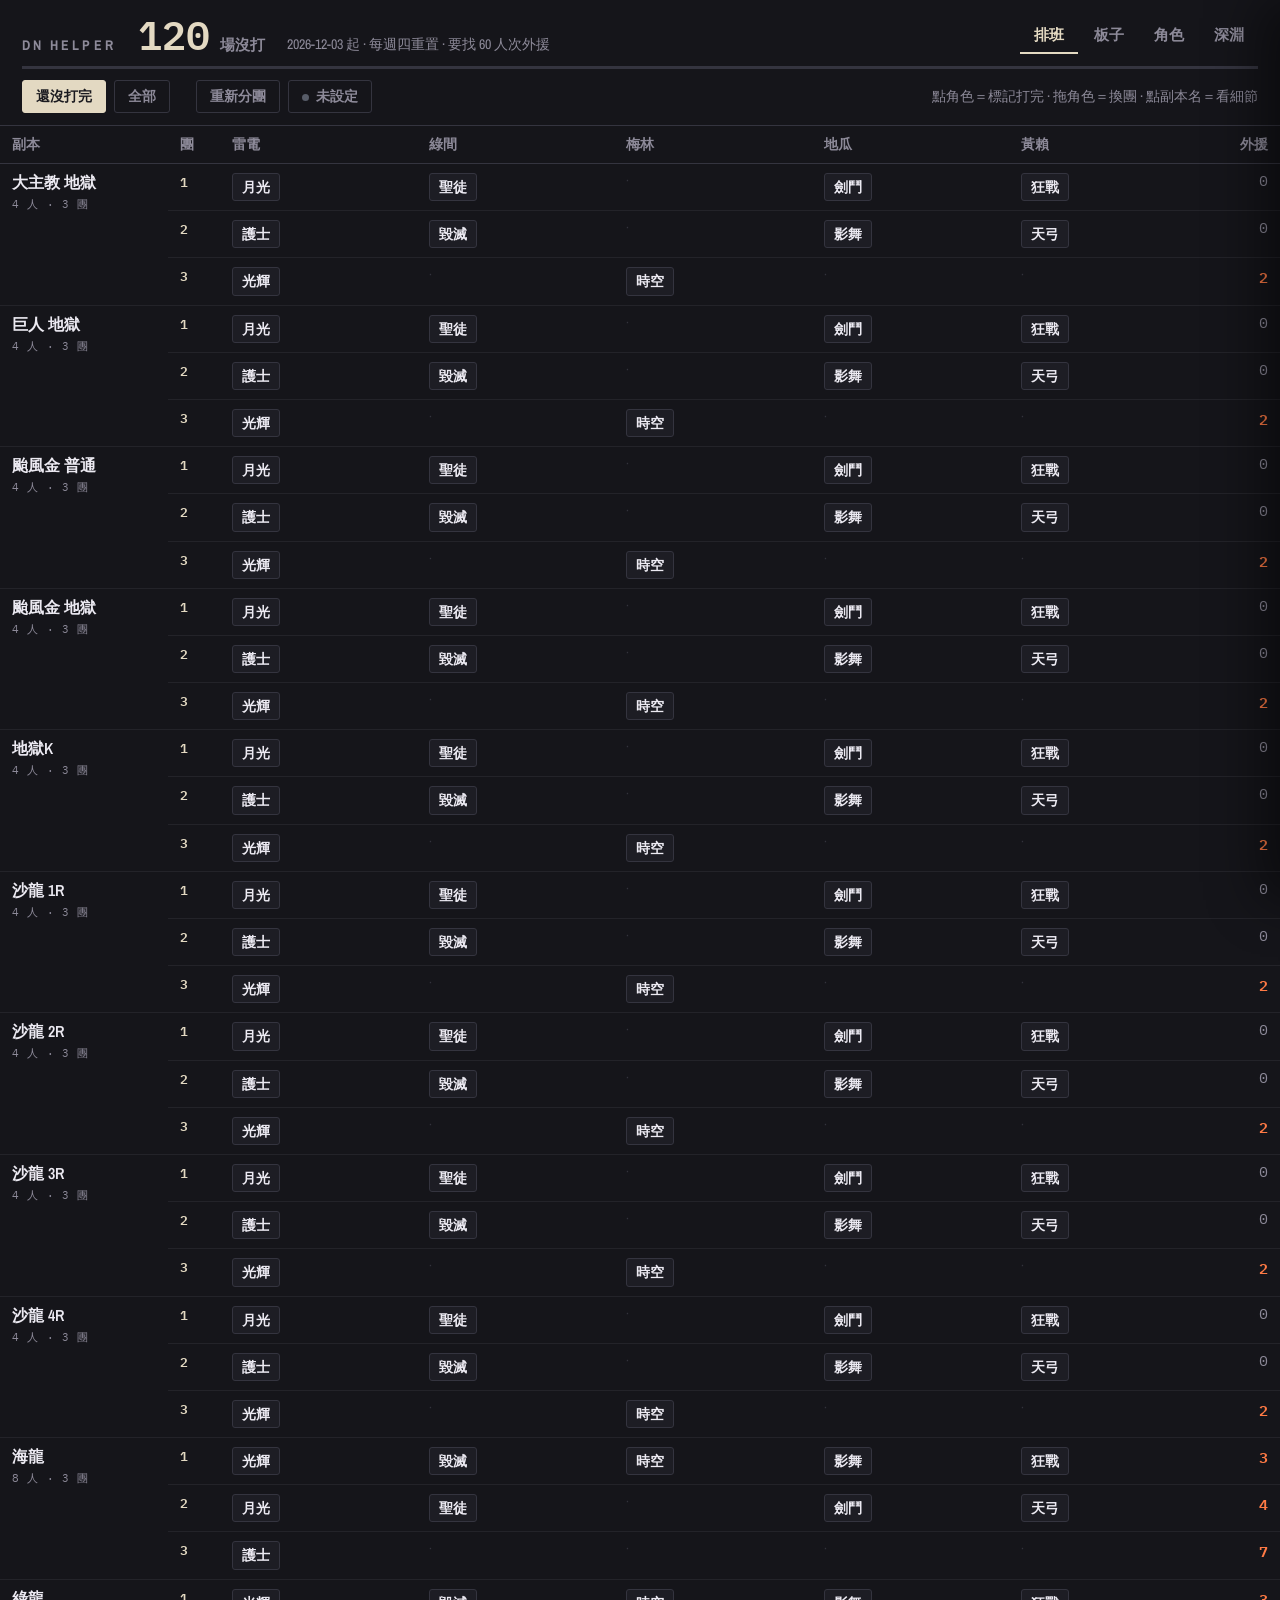
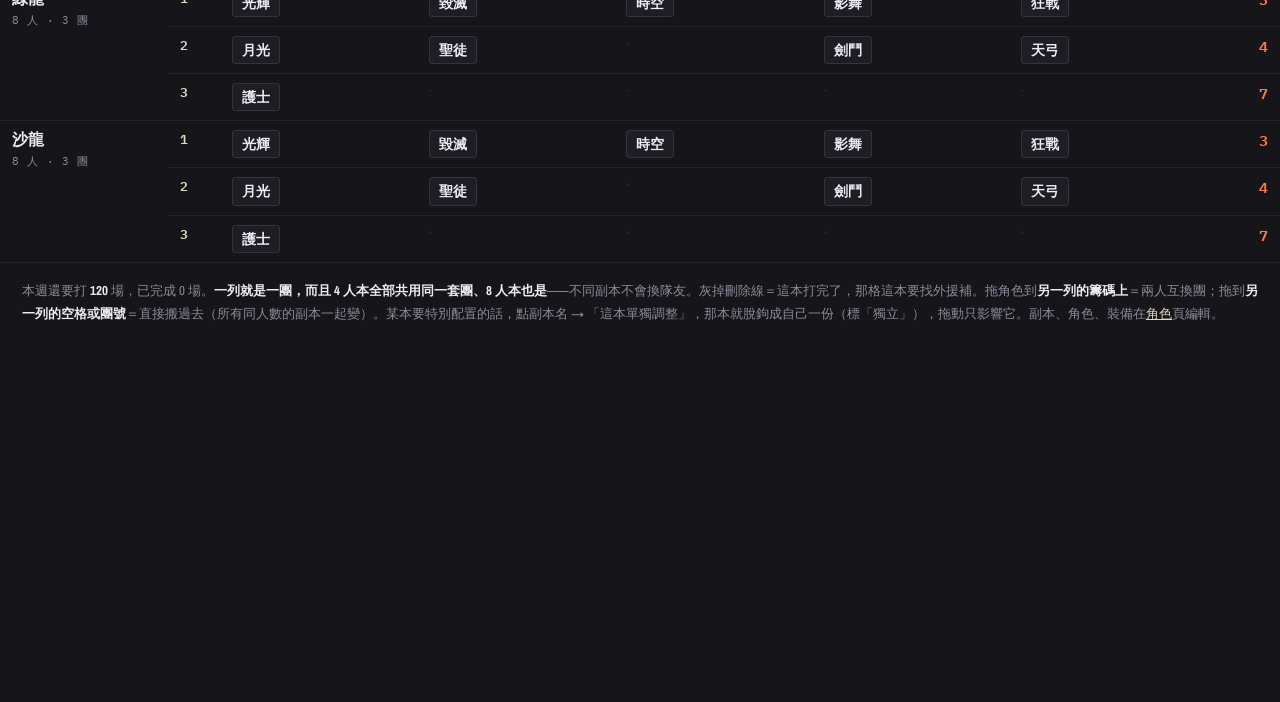
==== board.html @ 228dfd37 "板子任務分配頁 + 修「刪不掉團員」 板子任務（tasks.html）：每隻角色每週 5 場，逐場指定要換的道具 （懸賞／花冠／刻印飾品／刻印防具／刻印三套件／刻印武器／刻印藥水）， 打完勾掉。頂部有" ====
<!DOCTYPE html>
<html lang="zh-Hant">
<head>
<meta charset="utf-8">
<meta name="viewport" content="width=device-width, initial-scale=1">
<title>本週排班 — DN Helper</title>
<link rel="preconnect" href="https://fonts.googleapis.com">
<link rel="preconnect" href="https://fonts.gstatic.com" crossorigin>
<link href="https://fonts.googleapis.com/css2?family=Archivo+Narrow:wght@500;600;700&family=IBM+Plex+Mono:wght@400;600&display=swap" rel="stylesheet">
<style>
/* ===================================================================
   本週排班板
   規劃用的桌機介面。原本 12 張副本卡疊成 10 個螢幕高，改成一塊板：
   橫列＝副本、直行＝成員，一個螢幕看完整週。

   配色：中性炭灰＋骨白做結構，火水光暗四個屬性色是整頁唯一的飽和色，
   顏色只用來承載資料。已完成的往後退成灰，讓「還沒打的」自己跳出來。
   =================================================================== */
:root{
  --ground:#15151a; --surface:#1d1d24; --raised:#26262f; --rule:#34343f;
  --ink:#eceaf2; --muted:#8d8a99; --bone:#e3d9c2; --done:#575c68;
  --fire:#ff7a45; --water:#45b8ff; --light:#ffc94d; --dark:#a86bff;
  --alert:#ff4d4d;
  --ui:"Archivo Narrow","Noto Sans TC","Microsoft JhengHei",system-ui,sans-serif;
  --num:"IBM Plex Mono",ui-monospace,monospace;
}
*{box-sizing:border-box}
html,body{margin:0;background:var(--ground);color:var(--ink);font-family:var(--ui);font-size:15px}
body{padding-bottom:40vh}
a{color:var(--bone)}
:focus-visible{outline:2px solid var(--bone);outline-offset:2px}

/* ---- 頂 ---- */
.top{position:sticky;top:0;z-index:30;background:var(--ground);
     border-bottom:1px solid var(--rule);padding:14px 22px 0}
.top-row{display:flex;align-items:flex-end;gap:22px;flex-wrap:wrap}
.brand{font-weight:700;font-size:14px;letter-spacing:.22em;text-transform:uppercase;color:var(--muted)}
.left{font-family:var(--num);font-size:40px;font-weight:600;line-height:1;color:var(--bone)}
.left small{font-family:var(--ui);font-size:15px;font-weight:600;
            color:var(--muted);margin-left:10px}
.week{font-size:14px;color:var(--muted)}
.grow{flex:1}
nav{display:flex;gap:2px}
nav a{padding:7px 14px;text-decoration:none;color:var(--muted);font-size:15px;
      font-weight:600;border-bottom:2px solid transparent}
nav a:hover{color:var(--ink)}
nav a.on{color:var(--bone);border-bottom-color:var(--bone)}
.bar{height:3px;background:var(--rule);margin-top:12px}
.bar i{display:block;height:100%;background:var(--bone);transition:width .4s ease}
.tools{display:flex;align-items:center;gap:8px;flex-wrap:wrap;padding:11px 0 12px}
button{font-family:var(--ui);font-size:14px;font-weight:600;
       background:transparent;color:var(--muted);border:1px solid var(--rule);
       padding:6px 13px;cursor:pointer;border-radius:3px}
button:hover{color:var(--ink);border-color:var(--muted)}
button.on{background:var(--bone);border-color:var(--bone);color:#1a1a1f}
.dot{width:7px;height:7px;border-radius:50%;background:var(--done);display:inline-block;margin-right:7px}
.dot.live{background:var(--bone)}
.dot.busy{background:var(--water)}
.dot.dirty{background:var(--fire)}

/* ---- 板 ---- */
.board{width:100%;border-collapse:collapse;font-size:14px}
.board th{font-weight:600;font-size:14px;color:var(--muted);text-align:left;
          padding:9px 12px;border-bottom:1px solid var(--rule);
          position:sticky;top:var(--topH,126px);background:var(--ground);z-index:10}
.board td{border-bottom:1px solid var(--rule);padding:7px 12px;vertical-align:top}
.board tr:hover td{background:#1a1a20}
.board tr.sel td{background:var(--surface)}
.board tr.clear td{opacity:.45}
.board tr.first td{border-top:1px solid var(--rule)}   /* 副本之間的分界 */
.board td{border-bottom:1px solid #232329}
.tno{width:52px;font-family:var(--num);font-size:13px;color:var(--muted);white-space:nowrap}
.tno b{color:var(--bone);font-weight:600}
.tno.rest{color:#4a4a55}
.dun{width:168px;cursor:pointer;white-space:nowrap;vertical-align:top;padding-top:10px}
.dun b{font-size:16px;font-weight:600;color:var(--ink)}
.dun em{font-style:normal;font-family:var(--num);font-size:11px;color:var(--muted);
        display:block;margin-top:3px;letter-spacing:.06em}
.board tr.sel .dun b{color:var(--bone)}
.cell{min-width:132px}
.need{width:74px;text-align:right;font-family:var(--num);font-size:15px;color:var(--muted)}
.need b{color:var(--fire);font-weight:600}

/* 角色籌碼：屬性色只出現在這裡 */
.chip{display:inline-flex;align-items:center;gap:6px;margin:2px 4px 2px 0;padding:4px 9px;
      border:1px solid var(--rule);border-radius:3px;cursor:grab;user-select:none;line-height:1.3;
      background:var(--surface);white-space:nowrap}
.chip:hover{border-color:var(--muted)}
.chip.drag{opacity:.4}
.chip.hit{border-color:var(--bone);background:var(--raised)}
.chip.no{opacity:.25}
td.drop.hit{background:var(--raised);box-shadow:inset 0 0 0 1px var(--bone)}
td.drop.no{opacity:.35}
.chip .t{font-family:var(--num);font-size:10px;color:var(--muted)}
.chip .n{font-size:14px;font-weight:600}
.chip.e-火 .n{color:var(--fire)} .chip.e-水 .n{color:var(--water)}
.chip.e-光 .n{color:var(--light)} .chip.e-暗 .n{color:var(--dark)}
.chip.done{background:transparent;border-color:#2a2a33;color:var(--done)}
.chip.done .n{color:var(--done);text-decoration:line-through}
.chip.done .t{color:#3d414b}
.chip.bench{border-style:dashed;opacity:.75}
.chip .r{font-size:10px;color:var(--muted);letter-spacing:.05em}
.empty{color:#33333c;font-size:13px}

/* ---- 抽屜 ---- */
.drawer{position:fixed;right:0;top:0;bottom:0;width:min(460px,92vw);background:var(--surface);
        border-left:1px solid var(--rule);z-index:40;overflow-y:auto;padding:20px 22px 60px;
        transform:translateX(100%);transition:transform .22s ease;box-shadow:-20px 0 50px #0007}
.drawer.open{transform:none}
.drawer h2{font-size:22px;margin:0 0 3px;font-weight:600}
.drawer .sub{font-family:var(--num);font-size:12px;color:var(--muted);letter-spacing:.06em}
.x{position:absolute;top:16px;right:18px}
.team{border:1px solid var(--rule);margin-top:14px}
.team h3{margin:0;padding:9px 12px;font-size:14px;font-weight:600;
         color:var(--ink);background:var(--raised);
         display:flex;justify-content:space-between;gap:10px}
.team h3 span{font-family:var(--num);color:var(--bone);letter-spacing:0}
.slot{display:flex;align-items:center;gap:9px;padding:7px 12px;border-top:1px solid #2a2a33;
      cursor:grab;user-select:none}
.slot:hover{background:var(--raised)}
.slot.drag{opacity:.4}
.slot.hit{background:var(--raised);box-shadow:inset 2px 0 0 var(--bone)}
.slot.no{opacity:.25;cursor:default}
.slot .who{width:48px;color:var(--muted);font-size:12px;flex:none}
.slot .nm{flex:1;font-weight:600}
.slot .pw{font-family:var(--num);font-size:12px;color:var(--muted)}
.slot.open{color:#4a4a55;font-style:italic;font-size:13px;border-top:1px dashed #2a2a33}
.note{margin-top:12px;padding:10px 12px;border-left:2px solid var(--rule);
      font-size:13.5px;color:var(--muted);line-height:1.7}
.note b{color:var(--ink);font-weight:600}
.note.alert{border-left-color:var(--alert)}
.tag{font-family:var(--num);font-size:10px;letter-spacing:.06em;padding:1px 5px;
     border:1px solid var(--rule);color:var(--muted)}
.tag.own{color:var(--bone);border-color:var(--bone);letter-spacing:0;font-family:var(--ui);vertical-align:2px}
.ownbar{margin:10px 0 0;display:flex;gap:8px;align-items:center;flex-wrap:wrap}
.ownbar .hint{font-size:12.5px;color:var(--muted)}
.scrim{position:fixed;inset:0;background:#0009;z-index:35;opacity:0;pointer-events:none;transition:opacity .2s}
.scrim.on{opacity:1;pointer-events:auto}
.foot{padding:16px 22px;color:var(--muted);font-size:13px;line-height:1.8}
@media(max-width:900px){
  .board th{position:static}
  .dun{width:auto}
  .chip{padding:7px 10px}          /* 手機上放大到好點 */
}
#toast{position:fixed;left:50%;bottom:26px;transform:translateX(-50%) translateY(12px);
       background:var(--raised);border:1px solid var(--alert);color:var(--ink);
       padding:11px 18px;border-radius:4px;font-size:14.5px;max-width:92vw;z-index:60;
       box-shadow:0 10px 34px #000a;opacity:0;pointer-events:none;transition:opacity .18s,transform .18s}
#toast.show{opacity:1;transform:translateX(-50%)}
@media(prefers-reduced-motion:reduce){*{transition:none!important}}
</style>
</head>
<body>

<div class="top">
  <div class="top-row">
    <span class="brand">DN Helper</span>
    <div><div class="left" id="left">—</div></div>
    <div class="week" id="week"></div>
    <span class="grow"></span>
    <nav id="nav"></nav>
  </div>
  <div class="bar"><i id="barfill" style="width:0"></i></div>
  <div class="tools">
    <button id="fOpen" onclick="setFilter('open')">還沒打完</button>
    <button id="fAll" onclick="setFilter('all')">全部</button>
    <span style="width:10px"></span>
    <button onclick="regen()">重新分團</button>
    <button onclick="Sync.pull().then(draw)"><span class="dot" id="sdot"></span><span id="stxt">同步</span></button>
    <span class="grow"></span>
    <span class="week" id="hint">點角色＝標記打完 · 拖角色＝換團 · 點副本名＝看細節</span>
  </div>
</div>

<table class="board"><thead id="bhead"></thead><tbody id="bbody"></tbody></table>

<div class="foot" id="foot"></div>

<div class="scrim" id="scrim" onclick="closeDrawer()"></div>
<aside class="drawer" id="drawer"><button class="x" onclick="closeDrawer()">關閉</button><div id="dbody"></div></aside>

<script src="shared.js?v=202608292217"></script>
<script src="lineup.js?v=202608292217"></script>
<script>
/* ---------------- 狀態 ---------------- */
let filter = 'open';        // open = 只看這週還沒打完的副本
let openDun = null;

const WD=['週日','週一','週二','週三','週四','週五','週六'];
document.getElementById('nav').innerHTML =
  [['board.html','排班'],['tasks.html','板子'],['roster.html','角色'],['index.html','深淵']]
  .map(x=>'<a href="'+x[0]+'"'+(x[0]==='board.html'?' class="on"':'')+'>'+x[1]+'</a>').join('');

function setFilter(f){ filter=f; draw(); }

/* ---------------- 一格：某人在某本的所有角色 ---------------- */
// 打完的人已經被 pruneCleared 從編組移除，所以要自己把三種狀態併起來：
// 已打完的、排在第幾團的、還沒排進團的
function statesOf(p, d){
  const L = lineupFor(d.key, d.size);
  return p.chars.filter(c=>c.active).map(function(c){
    let team = -1;
    L.forEach(function(t,i){ if(t.some(s=>s.c.id===c.id)) team=i; });
    return { c:c, done:isCleared(c.id,d.key), team:team };
  });
}

function chip(p, c, d, st){
  const e = elemOf(c);
  const drag = (!st.done && st.team>=0);      // 已打完或沒排進團的不能拖
  return '<span class="chip '+(st.done?'done':(st.team<0?'bench':''))+(e?' e-'+e:'')+'"'
    + (drag?' draggable="true"':'')
    + ' data-c="'+c.id+'" data-d="'+d.key+'" data-team="'+st.team+'"'
    + ' title="'+esc(p.name+' · '+charLabel(p,c))
    + (st.done?'（本週已打，點一下取消）':(st.team>=0?'（第 '+(st.team+1)+' 團，可拖到同列其他人身上換團）':'（沒排進團）'))+'">'
    // 團號不用印在籌碼上，列本身就是團；只有「已打／未排」那列需要標記
    + (st.done ? '<span class="t">✓</span>' : (st.team<0 ? '<span class="t">未排</span>' : ''))
    + '<span class="n">'+esc(charLabel(p,c))+'</span>'
    + '</span>';
}

/* ---------------- 換團的規則 ----------------
   唯一的硬規則：同一個人不能在同一團出現兩次。                        */
function swapTeams(dk, cidA, cidB){
  const L=lineupOf(dk); if(!L.length) return '編組還沒建立。';
  let a=null,b=null;
  L.forEach(function(t,ti){ t.forEach(function(s,si){
    if(s.c.id===cidA) a={t:ti,i:si,s:s};
    if(s.c.id===cidB) b={t:ti,i:si,s:s};
  });});
  if(!a||!b) return '這兩隻不在同一個副本的編組裡。';
  if(a.t===b.t) return '他們本來就同一團。';
  const hitB=L[b.t].some((x,k)=>k!==b.i && x.p.id===a.s.p.id);
  if(hitB) return esc(a.s.p.name)+' 已經在第 '+(b.t+1)+' 團了，換過去會有兩隻。';
  const hitA=L[a.t].some((x,k)=>k!==a.i && x.p.id===b.s.p.id);
  if(hitA) return esc(b.s.p.name)+' 已經在第 '+(a.t+1)+' 團了，換過來會有兩隻。';
  L[a.t][a.i]=b.s; L[b.t][b.i]=a.s;
  persistLineup(dk); return '';
}
// 板上用：把某隻角色整個搬到另一團（那個人在那團沒角色的格子）
function moveChipToTeam(dk, size, cid, t2){
  const L=lineupOf(dk); let t1=-1,i1=-1;
  L.forEach(function(t,ti){ t.forEach(function(s,si){ if(s.c.id===cid){t1=ti;i1=si;} }); });
  if(t1<0) return '這隻不在編組裡。';
  return moveToTeam(dk, size, t1, i1, t2);
}
// 抽屜用：把某個位子移到另一團的空位
function moveToTeam(dk, size, t1, i1, t2){
  const L=lineupOf(dk);
  if(t1===t2) return '';
  if(L[t2].length>=capOf(size)) return '第 '+(t2+1)+' 團已經滿 '+capOf(size)+' 人了。';
  const a=L[t1][i1];
  if(L[t2].some(x=>x.p.id===a.p.id)) return esc(a.p.name)+' 已經在第 '+(t2+1)+' 團了。';
  L[t1].splice(i1,1); L[t2].push(a);
  if(!L[t1].length) L.splice(t1,1);
  persistLineup(dk); return '';
}
let toastTimer=null;
function toast(msg){
  if(!msg) return;
  let el=document.getElementById('toast');
  if(!el){ el=document.createElement('div'); el.id='toast'; document.body.appendChild(el); }
  el.innerHTML=msg; el.className='show';
  clearTimeout(toastTimer); toastTimer=setTimeout(()=>{ el.className=''; },3600);
}

/* ---------------- 板 ---------------- */
function draw(){
  POWCACHE=null;
  const people = DB.people.filter(p=>p.active && p.chars.some(c=>c.active));
  const duns = DB.dungeons.filter(function(d){
    if(filter==='all') return true;
    return allChars(true).some(r=>!isCleared(r.c.id,d.key));
  });

  document.getElementById('bhead').innerHTML =
    '<tr><th>副本</th><th>團</th>' + people.map(p=>'<th>'+esc(p.name)+'</th>').join('')
    + '<th style="text-align:right">外援</th></tr>';

  let todo=0, done=0, recruits=0;
  const rows = duns.map(function(d){
    const L = lineupFor(d.key, d.size);
    const need = L.reduce((n,t)=>n+Math.max(0,d.size-t.length),0);
    recruits += need;
    const allDone = allChars(true).every(r=>isCleared(r.c.id,d.key));
    const sel = openDun===d.key ? ' sel' : '';

    // 團的組合跨副本一致；這本打完的人留在原位灰掉。
    // 「未排」列只收沒被排進任何團的
    const rest = {};
    people.forEach(function(p){
      rest[p.id] = statesOf(p,d).filter(x=>x.team<0);
      statesOf(p,d).forEach(x=>{ x.done ? done++ : todo++; });
    });
    const hasRest = people.some(p=>rest[p.id].length);
    const lines = L.length + (hasRest?1:0) || 1;

    let out='';
    L.forEach(function(team, ti){
      // 這本的外援 = 空位 + 已打不來的人
      const absent = team.filter(s=>isCleared(s.c.id,d.key)).length;
      const open = Math.max(0, d.size - team.length + absent);
      let tds='';
      people.forEach(function(p){
        const mine = team.filter(s=>s.p.id===p.id);   // 同一團一個人最多一隻
        tds += '<td class="cell drop" data-d="'+d.key+'" data-team="'+ti+'">' + (mine.length
          ? chip(p, mine[0].c, d, {done:isCleared(mine[0].c.id,d.key), team:ti})
          : '<span class="empty">·</span>') + '</td>';
      });
      out += '<tr class="'+(ti===0?'first ':'')+(allDone?'clear ':'')+sel+'" data-row="'+d.key+'">'
        + (ti===0 ? '<td class="dun" rowspan="'+lines+'" data-open="'+d.key+'"><b>'+esc(d.name)+'</b>'
                    + (isOwnLineup(d.key)?' <span class="tag own">獨立</span>':'')
                    + '<em>'+d.size+' 人 · '+L.length+' 團</em></td>' : '')
        + '<td class="tno drop" data-d="'+d.key+'" data-team="'+ti+'"><b>'+(ti+1)+'</b></td>'
        + tds
        + '<td class="need">'+(open?'<b>'+open+'</b>':'0')+'</td></tr>';
    });

    if(hasRest){
      let tds='';
      people.forEach(function(p){
        tds += '<td class="cell">' + (rest[p.id].length
          ? rest[p.id].map(x=>chip(p,x.c,d,x)).join('')
          : '<span class="empty">·</span>') + '</td>';
      });
      out += '<tr class="'+(allDone?'clear ':'')+sel+'" data-row="'+d.key+'">'
        + (L.length===0 ? '<td class="dun" rowspan="1" data-open="'+d.key+'"><b>'+esc(d.name)+'</b>'
                          + (isOwnLineup(d.key)?' <span class="tag own">獨立</span>':'')
                          + '<em>'+d.size+' 人</em></td>' : '')
        + '<td class="tno rest">未排</td>' + tds + '<td class="need">—</td></tr>';
    }
    return out;
  }).join('');

  document.getElementById('bbody').innerHTML = rows ||
    '<tr><td colspan="10" style="padding:40px 12px;color:var(--muted)">本週全部打完了。</td></tr>';

  document.getElementById('left').innerHTML = todo + '<small>場沒打</small>';
  document.getElementById('week').textContent =
    curWeek() + ' 起 · 每' + WD[DB.cfg.resetDay] + '重置 · 要找 ' + recruits + ' 人次外援';
  const total = todo+done;
  document.getElementById('barfill').style.width = total ? (done/total*100)+'%' : '0';
  document.getElementById('fOpen').className = filter==='open' ? 'on' : '';
  document.getElementById('fAll').className  = filter==='all'  ? 'on' : '';
  document.getElementById('foot').innerHTML =
    '本週還要打 <b style="color:var(--ink)">'+todo+'</b> 場，已完成 '+done+' 場。'
    + '<b style="color:var(--ink)">一列就是一團，而且 4 人本全部共用同一套團、8 人本也是</b>——'
    + '不同副本不會換隊友。灰掉刪除線＝這本打完了，那格這本要找外援補。'
    + '拖角色到<b style="color:var(--ink)">另一列的籌碼上</b>＝兩人互換團；拖到<b style="color:var(--ink)">另一列的空格或團號</b>＝直接搬過去'
    + '（所有同人數的副本一起變）。'
    + '某本要特別配置的話，點副本名 → 「這本單獨調整」，那本就脫鉤成自己一份（標「獨立」），拖動只影響它。'
    + '副本、角色、裝備在<a href="roster.html">角色</a>頁編輯。';
  if(openDun) drawDrawer(openDun);
  if(typeof fixTop==='function') fixTop();
}

const board=document.querySelector('.board');
board.addEventListener('click', function(e){
  const open = e.target.closest('[data-open]');
  if(open){ openDrawer(open.dataset.open); return; }
  const ch = e.target.closest('.chip');
  if(ch){ setCleared(ch.dataset.c, ch.dataset.d, !isCleared(ch.dataset.c, ch.dataset.d)); draw(); }
});

// 板上拖曳：只在同一列（同一本）之間有意義，拖到誰身上就跟誰換團
let dragChip=null;
board.addEventListener('dragstart', function(e){
  const ch=e.target.closest('.chip[draggable]'); if(!ch) return;
  dragChip=ch; ch.classList.add('drag');
  try{ e.dataTransfer.setData('text/plain','1'); e.dataTransfer.effectAllowed='move'; }catch(_){}
  // 同一列裡不能換的先變暗，省得試了才知道
  board.querySelectorAll('.chip[data-d="'+ch.dataset.d+'"]').forEach(function(o){
    if(o===ch) return;
    if(o.dataset.team==='-1'||o.classList.contains('done')||o.dataset.team===ch.dataset.team)
      o.classList.add('no');
  });
  // 空格／團號：同一團的、或那團已經有這個人的，不能放
  const d=DB.dungeons.find(x=>x.key===ch.dataset.d);
  const L=lineupOf(ch.dataset.d);
  const me=(function(){ for(const t of L) for(const s of t) if(s.c.id===ch.dataset.c) return s.p.id; return null; })();
  board.querySelectorAll('td.drop[data-d="'+ch.dataset.d+'"]').forEach(function(td){
    const t2=+td.dataset.team;
    const bad = t2===+ch.dataset.team || (L[t2]&&L[t2].some(s=>s.p.id===me)) || (d&&L[t2]&&L[t2].length>=d.size);
    if(bad) td.classList.add('no');
  });
});
board.addEventListener('dragend', function(){
  dragChip=null;
  board.querySelectorAll('.drag,.hit,.no').forEach(el=>el.classList.remove('drag','hit','no'));
});
// 目標有兩種：另一個籌碼（互換團）、空格或團號（搬到那團）
function dropTarget(e){
  const ch=e.target.closest('.chip');
  if(ch) return {kind:'chip', el:ch};
  const td=e.target.closest('td.drop');
  if(td) return {kind:'cell', el:td};
  return null;
}
board.addEventListener('dragover', function(e){
  if(!dragChip) return;
  const tg=dropTarget(e); if(!tg) return;
  if(tg.el.dataset.d!==dragChip.dataset.d||tg.el===dragChip||tg.el.classList.contains('no')) return;
  e.preventDefault(); e.dataTransfer.dropEffect='move'; tg.el.classList.add('hit');
});
board.addEventListener('dragleave', function(e){
  const tg=dropTarget(e); if(tg) tg.el.classList.remove('hit');
});
board.addEventListener('drop', function(e){
  if(!dragChip) return;
  const tg=dropTarget(e); if(!tg) return;
  e.preventDefault();
  const dk=dragChip.dataset.d, cid=dragChip.dataset.c;
  if(tg.el.dataset.d!==dk){ toast('只能在同一個副本裡換團。'); dragChip=null; return; }
  let err;
  if(tg.kind==='chip') err=swapTeams(dk, cid, tg.el.dataset.c);
  else { const d=DB.dungeons.find(x=>x.key===dk); err=moveChipToTeam(dk, d.size, cid, +tg.el.dataset.team); }
  dragChip=null;
  if(err) toast(err); else draw();
});

/* ---------------- 抽屜：一本的分團細節 ---------------- */
function openDrawer(dk){
  openDun=dk;
  document.getElementById('drawer').classList.add('open');
  document.getElementById('scrim').classList.add('on');
  drawDrawer(dk); draw();
}
function closeDrawer(){
  openDun=null;
  document.getElementById('drawer').classList.remove('open');
  document.getElementById('scrim').classList.remove('on');
  draw();
}
function drawDrawer(dk){
  const d=DB.dungeons.find(x=>x.key===dk); if(!d) return;
  const L=lineupFor(d.key,d.size);
  const own=isOwnLineup(d.key);
  let h='<h2>'+esc(d.name)+(own?' <span class="tag own">獨立</span>':'')+'</h2>'
      + '<div class="sub">'+d.size+' 人本 · '+L.length+' 團 · 建議戰力/人 '
      + '<input type="number" value="'+(d.req||0)+'" data-req="'+d.key+'" '
      + 'style="width:80px;background:var(--raised);border:1px solid var(--rule);color:var(--ink);'
      + 'font-family:var(--num);padding:2px 6px"></div>'
      + '<div class="ownbar">'
      + (own
          ? '<button data-own="attach">回到共用編組</button><span class="hint">這本現在是自己一份，拖動只影響這本。</span>'
          : '<button data-own="detach">這本單獨調整</button><span class="hint">目前跟其他 '+d.size+' 人本共用同一套團；按了會複製一份出來，只改這本。</span>')
      + '</div>';

  L.forEach(function(slots,i){
    const active=slots.filter(s=>!isCleared(s.c.id,d.key));   // 這本會到的人
    const open=Math.max(0,d.size-active.length);
    const pw=active.reduce((n,s)=>n+effPowerOf(s.c),0);
    const nHeal=active.filter(s=>isHealer(s.c)).length;
    const nTank=active.filter(s=>isTank(s.c)).length;
    h+='<div class="team"><h3>第 '+(i+1)+' 團 <span>'+slots.length+'/'+d.size+' · '+pw+'</span></h3>';
    slots.forEach(function(s,si){
      const e=elemOf(s.c), k=roleKind(s.c);
      const dn=isCleared(s.c.id,d.key);
      h+='<div class="slot" draggable="true" data-t="'+i+'" data-i="'+si+'"'
        +(dn?' style="opacity:.45"':'')+'>'
        +'<span class="who">'+esc(s.p.name)+'</span>'
        +'<span class="nm'+(e?' ':'')+'" style="'+(e?'color:var(--'+({'火':'fire','水':'water','光':'light','暗':'dark'}[e])+')':'')+'">'
        +esc(charLabel(s.p,s.c))+'</span>'
        +(k!=='輸出'?'<span class="tag">'+(k==='補師'?'補':'坦')+'</span>':'')
        +(dn?'<span class="tag">已打</span>':'')
        +'<span class="pw">'+effPowerOf(s.c)+'</span></div>';
    });
    for(let k=0;k<open;k++) h+='<div class="slot open" data-t="'+i+'" data-empty="1">待補外援</div>';
    const lack=[]; if(!nHeal) lack.push('補'); if(!nTank) lack.push('坦');
    if(open||lack.length){
      h+='<div class="note'+(lack.length?' alert':'')+'">'
        +(open?'還缺 <b>'+open+'</b> 人。':'')
        +(lack.length?' 團裡沒有 <b>'+lack.join('、')+'</b>。':'')
        +'</div>';
    }
    h+='</div>';
  });

  if(d.req){
    const worst=L.map(function(t,i){
      const act=t.filter(s=>!isCleared(s.c.id,d.key));
      const have=act.reduce((n,s)=>n+effPowerOf(s.c),0)+Math.max(0,d.size-act.length)*d.req;
      return {i:i, gap:d.req*d.size-have};
    }).filter(x=>x.gap>0);
    if(worst.length) h+='<div class="note alert">戰力不足：'
      + worst.map(x=>'第 '+(x.i+1)+' 團差 <b>'+Math.round(x.gap)+'</b>').join('、')
      + '。優先升團裡最低的那幾隻，或把外援門檻拉高。</div>';
  }
  document.getElementById('dbody').innerHTML=h;
}
/* 抽屜拖曳：位子拖到位子＝互換，拖到「待補外援」＝移過去 */
const drawerEl=document.getElementById('drawer');
let dragSlot=null;
drawerEl.addEventListener('dragstart', function(e){
  const sl=e.target.closest('.slot[draggable]'); if(!sl) return;
  dragSlot=sl; sl.classList.add('drag');
  try{ e.dataTransfer.setData('text/plain','1'); e.dataTransfer.effectAllowed='move'; }catch(_){}
});
drawerEl.addEventListener('dragend', function(){
  dragSlot=null;
  drawerEl.querySelectorAll('.drag,.hit').forEach(el=>el.classList.remove('drag','hit'));
});
drawerEl.addEventListener('dragover', function(e){
  const sl=e.target.closest('.slot'); if(!sl||!dragSlot||sl===dragSlot) return;
  e.preventDefault(); e.dataTransfer.dropEffect='move'; sl.classList.add('hit');
});
drawerEl.addEventListener('dragleave', function(e){
  const sl=e.target.closest('.slot'); if(sl) sl.classList.remove('hit');
});
drawerEl.addEventListener('drop', function(e){
  const sl=e.target.closest('.slot'); if(!sl||!dragSlot||sl===dragSlot) return;
  e.preventDefault();
  const d=DB.dungeons.find(x=>x.key===openDun); if(!d) return;
  const L=lineupOf(openDun);
  const t1=+dragSlot.dataset.t, i1=+dragSlot.dataset.i, t2=+sl.dataset.t;
  let err='';
  if(sl.dataset.empty){
    err=moveToTeam(openDun, d.size, t1, i1, t2);
  }else{
    const a=L[t1][i1], b=L[t2][+sl.dataset.i];
    err=swapTeams(openDun, a.c.id, b.c.id);
  }
  dragSlot=null;
  if(err) toast(err); else draw();
});

drawerEl.addEventListener('click', function(e){
  const b=e.target.closest('button[data-own]'); if(!b||!openDun) return;
  const d=DB.dungeons.find(x=>x.key===openDun); if(!d) return;
  if(b.dataset.own==='detach') detachLineup(d.key, d.size);
  else if(confirm('丟掉這本自己的編組，回到跟其他 '+d.size+' 人本共用？')) attachLineup(d.key);
  else return;
  draw();
});
drawerEl.addEventListener('change', function(e){
  const k=e.target.dataset.req; if(!k) return;
  const d=DB.dungeons.find(x=>x.key===k); if(!d) return;
  d.req=Math.max(0,+e.target.value||0); touchMeta(); saveDB(); drawDrawer(k);
});
document.addEventListener('keydown', function(e){ if(e.key==='Escape'&&openDun) closeDrawer(); });

function regen(){ if(confirm('重新分團？手動調整過的編組會被重排，同人數的副本會一起變，單獨調整過的副本也會回到共用。')){ regenLineups(); draw(); } }

/* ---------------- 同步狀態 ---------------- */
Sync.onChange(function(st){
  const dot=document.getElementById('sdot'), txt=document.getElementById('stxt');
  if(!dot) return;
  dot.className='dot'+(st.busy?' busy':st.dirty?' dirty':st.ok?' live':'');
  txt.textContent = st.busy?'同步中':st.dirty?'未上傳':st.ok?'已同步':'未設定';
});
if(Sync.ready()){ Sync.pull(true).then(draw); Sync.startPolling(Sync.status().canWrite?60:240); }
window.onSynced=draw;

/* ---------------- 拖曳時邊緣自動捲動 ----------------
   原生拖放不會自己捲，拖到看不到的位置就放不了。
   拖著東西靠近抽屜（或整頁）的上下緣 70px 內就自動捲，越靠邊越快。 */
(function(){
  let y=-1, timer=0, active=false;
  const EDGE=70, MAX=18;
  function tick(){
    if(!active){ clearInterval(timer); timer=0; return; }
    const dr=document.getElementById('drawer');
    const inDrawer = dr.classList.contains('open') && (function(){
      const r=dr.getBoundingClientRect(); return y>=r.top && y<=r.bottom && (event_x>=r.left);
    })();
    const el = inDrawer ? dr : null;
    const top = inDrawer ? dr.getBoundingClientRect().top : 0;
    const bottom = inDrawer ? dr.getBoundingClientRect().bottom : window.innerHeight;
    let dy=0;
    if(y>=0){
      if(y < top+EDGE)       dy = -Math.ceil((EDGE-(y-top))/EDGE*MAX);
      else if(y > bottom-EDGE) dy =  Math.ceil((EDGE-(bottom-y))/EDGE*MAX);
    }
    if(dy){ if(el) el.scrollTop+=dy; else window.scrollBy(0,dy); }
  }
  let event_x=0;
  // 用 setInterval 不用 rAF：分頁沒在前景時 rAF 不會跑
  document.addEventListener('dragstart', function(){ active=true; if(!timer) timer=setInterval(tick,16); });
  document.addEventListener('dragover',  function(e){ y=e.clientY; event_x=e.clientX; });
  document.addEventListener('dragend',   function(){ active=false; y=-1; });
  document.addEventListener('drop',      function(){ active=false; y=-1; });
})();

// 頂列會因視窗寬度折行變高，凍結位置要實測，寫死會疊到內容上
function fixTop(){
  const t=document.querySelector('.top');
  if(t) document.documentElement.style.setProperty('--topH', t.offsetHeight+'px');
}
window.addEventListener('resize', fixTop);

draw(); fixTop();
</script>
</body>
</html>
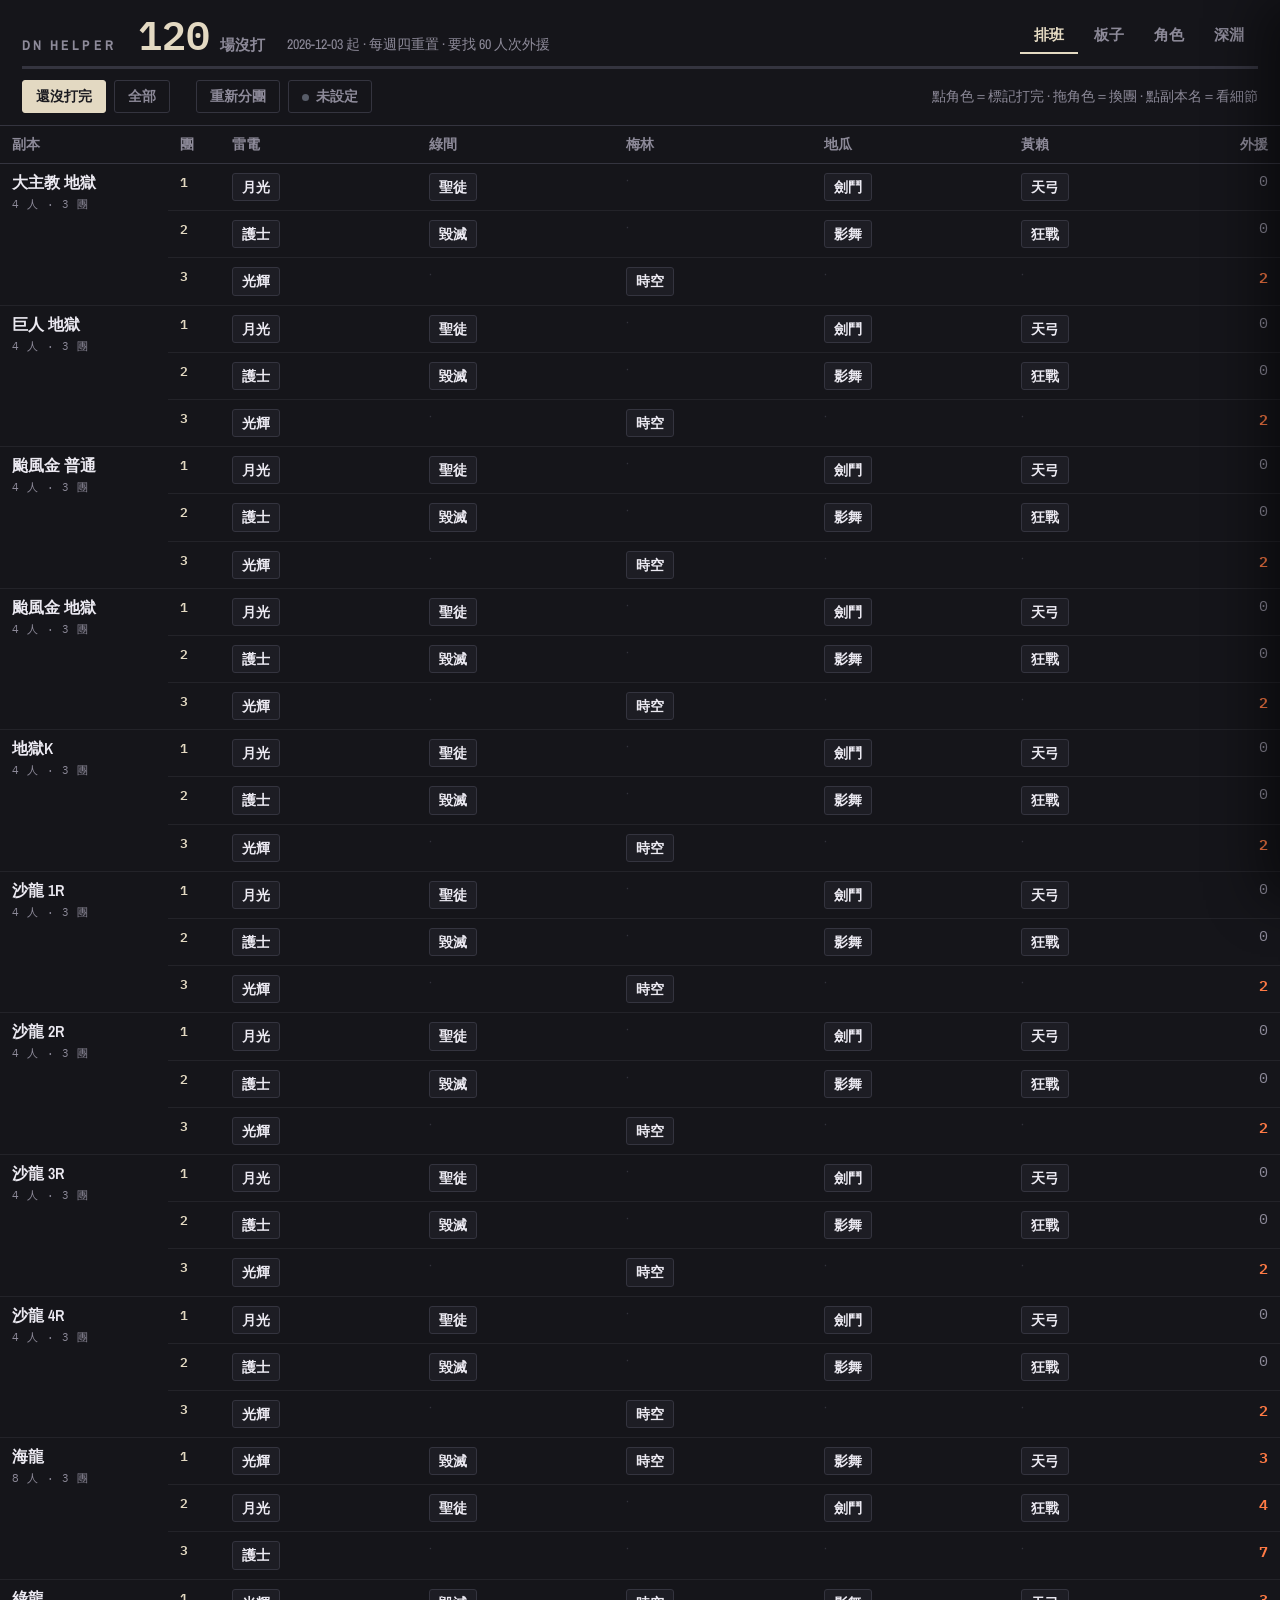
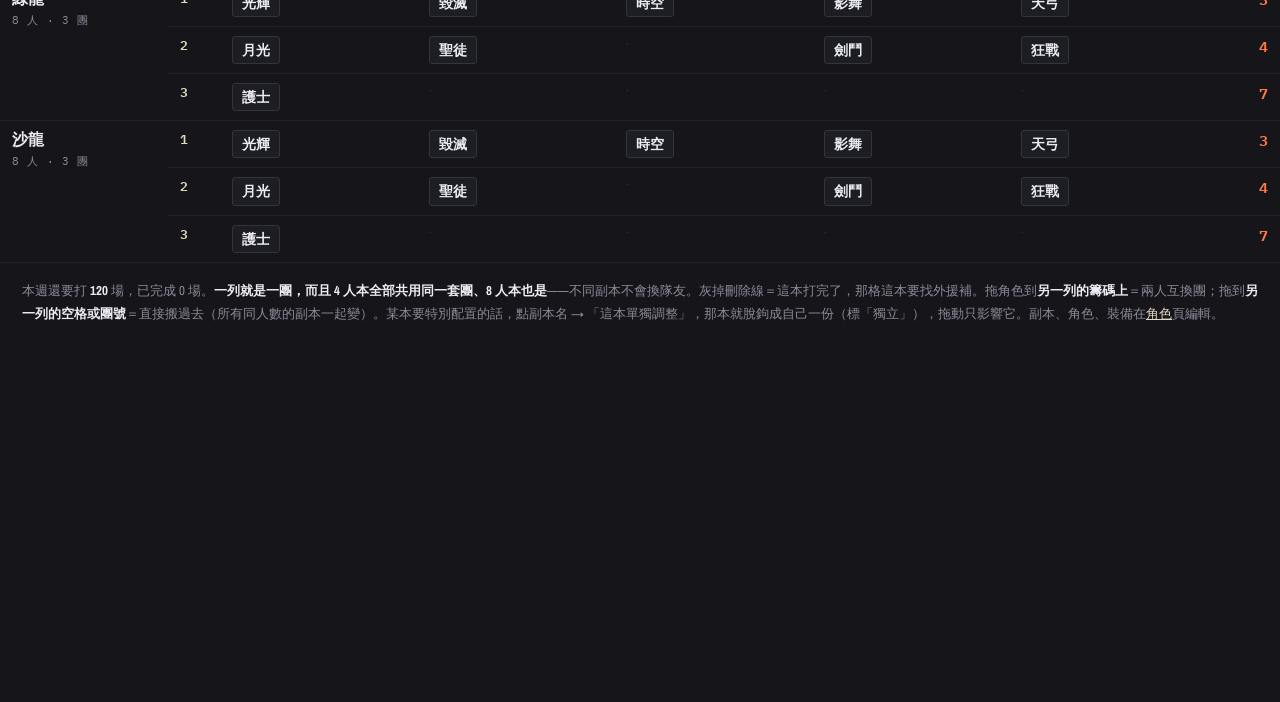
==== commit 593129d2: "板子改成符合遊戲實際：每人每週 6 張、有條件有獎勵、可分享 第一版把板子做成「每角色五場自選道具」，跟遊戲機制對不上。實際是： 每人每週刷 6 張板子，每張有通關條件（通關一次/限時通關 × 13 " ====
--- a/board.html
+++ b/board.html
@@ -179,8 +179,8 @@
 <div class="scrim" id="scrim" onclick="closeDrawer()"></div>
 <aside class="drawer" id="drawer"><button class="x" onclick="closeDrawer()">關閉</button><div id="dbody"></div></aside>
 
-<script src="shared.js?v=202608292217"></script>
-<script src="lineup.js?v=202608292217"></script>
+<script src="shared.js?v=202608292232"></script>
+<script src="lineup.js?v=202608292232"></script>
 <script>
 /* ---------------- 狀態 ---------------- */
 let filter = 'open';        // open = 只看這週還沒打完的副本
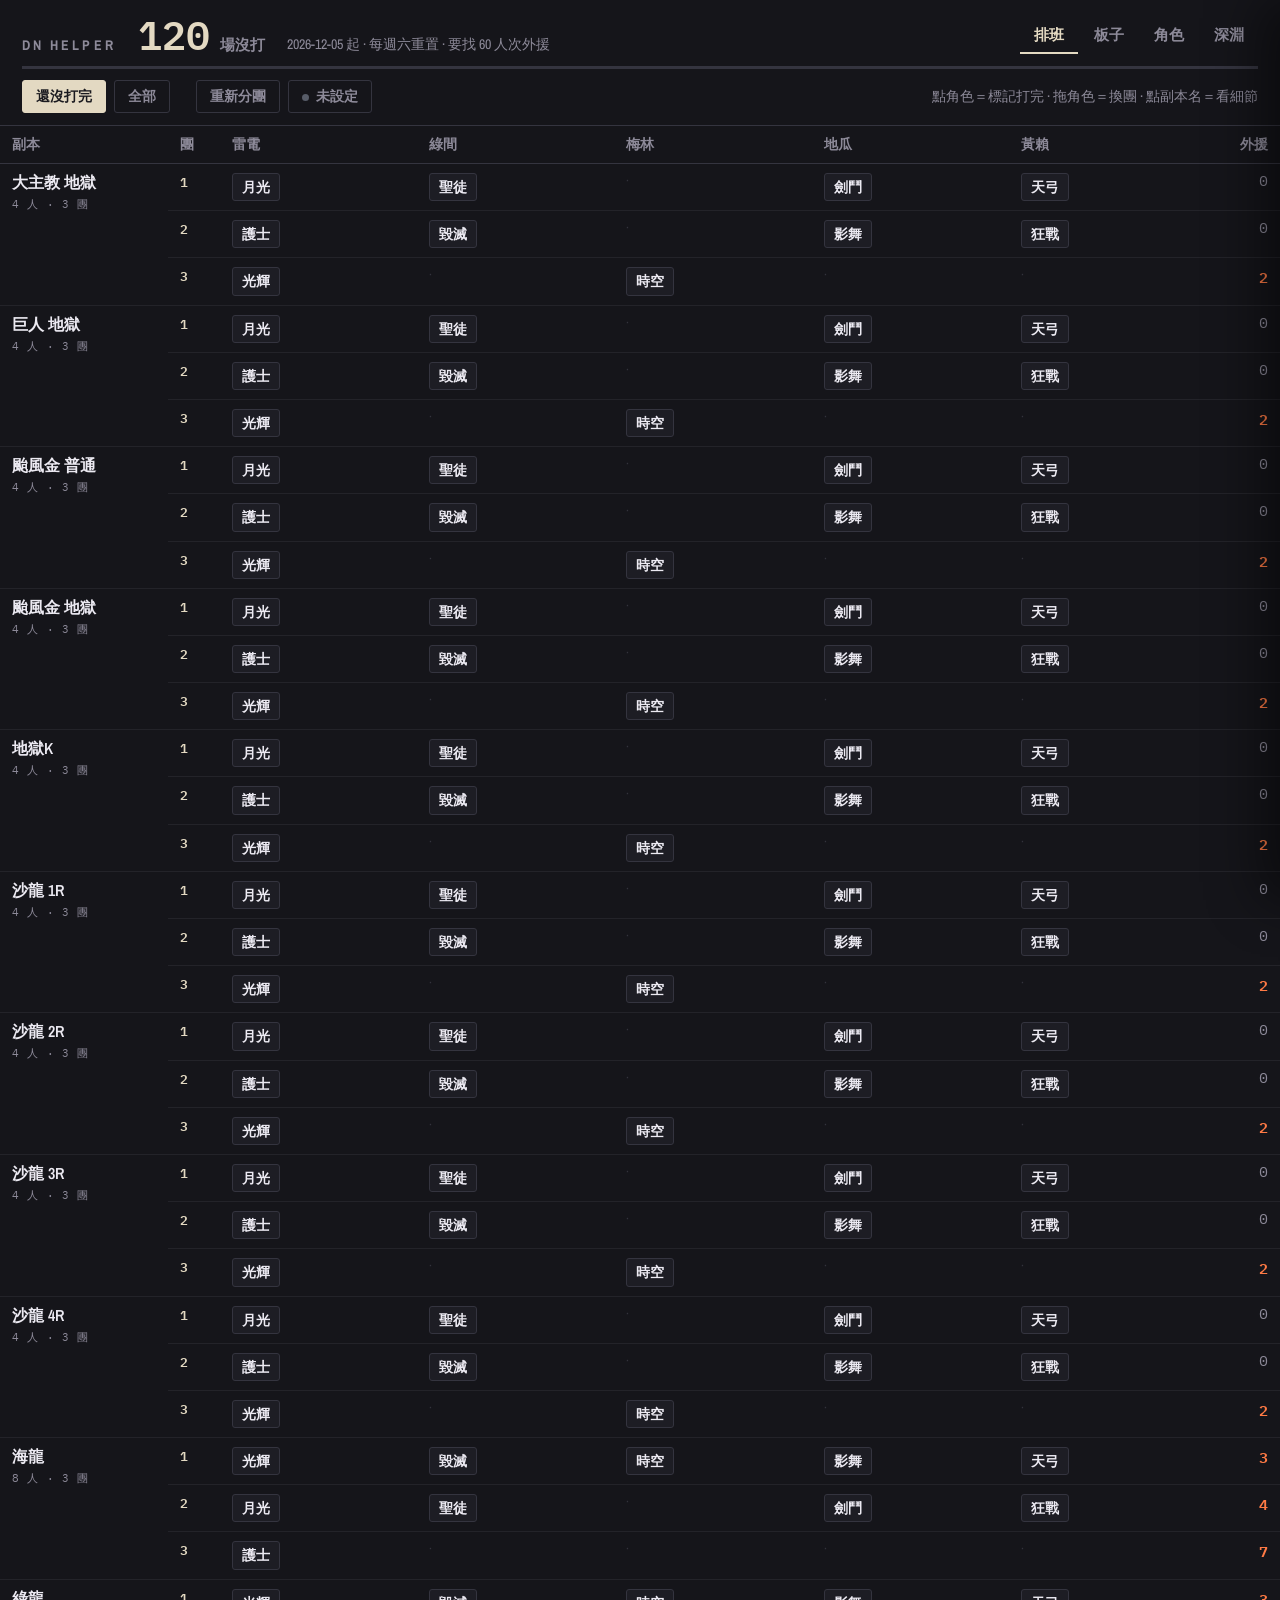
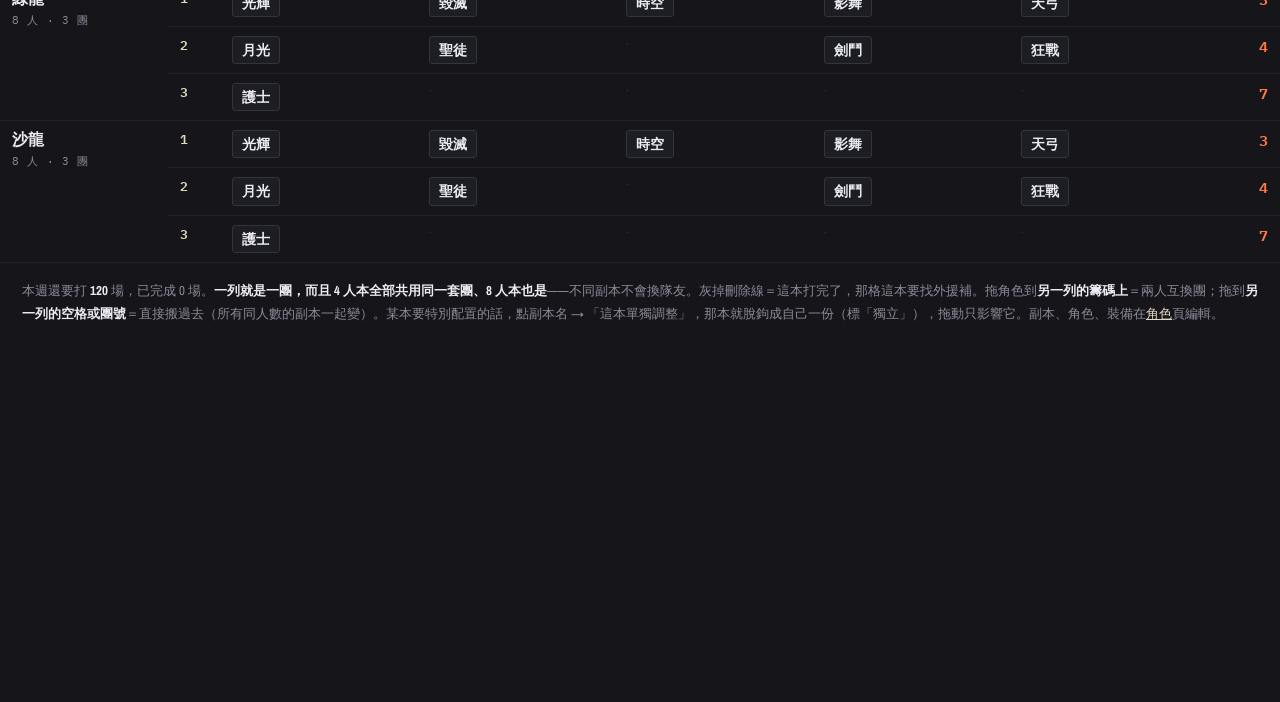
==== commit 4b3adeb8: "板子分享改成整團最多 3 人 + 重置日改週六 - 分享從單人改成多人：點隊友名字切換，一張板子最多分享 3 個人，   同場一起打、每個參與者都拿獎勵，也各佔各的每週 6 張額度 - 道具統計照「參" ====
--- a/board.html
+++ b/board.html
@@ -179,8 +179,8 @@
 <div class="scrim" id="scrim" onclick="closeDrawer()"></div>
 <aside class="drawer" id="drawer"><button class="x" onclick="closeDrawer()">關閉</button><div id="dbody"></div></aside>
 
-<script src="shared.js?v=202608292232"></script>
-<script src="lineup.js?v=202608292232"></script>
+<script src="shared.js?v=202608292235"></script>
+<script src="lineup.js?v=202608292235"></script>
 <script>
 /* ---------------- 狀態 ---------------- */
 let filter = 'open';        // open = 只看這週還沒打完的副本
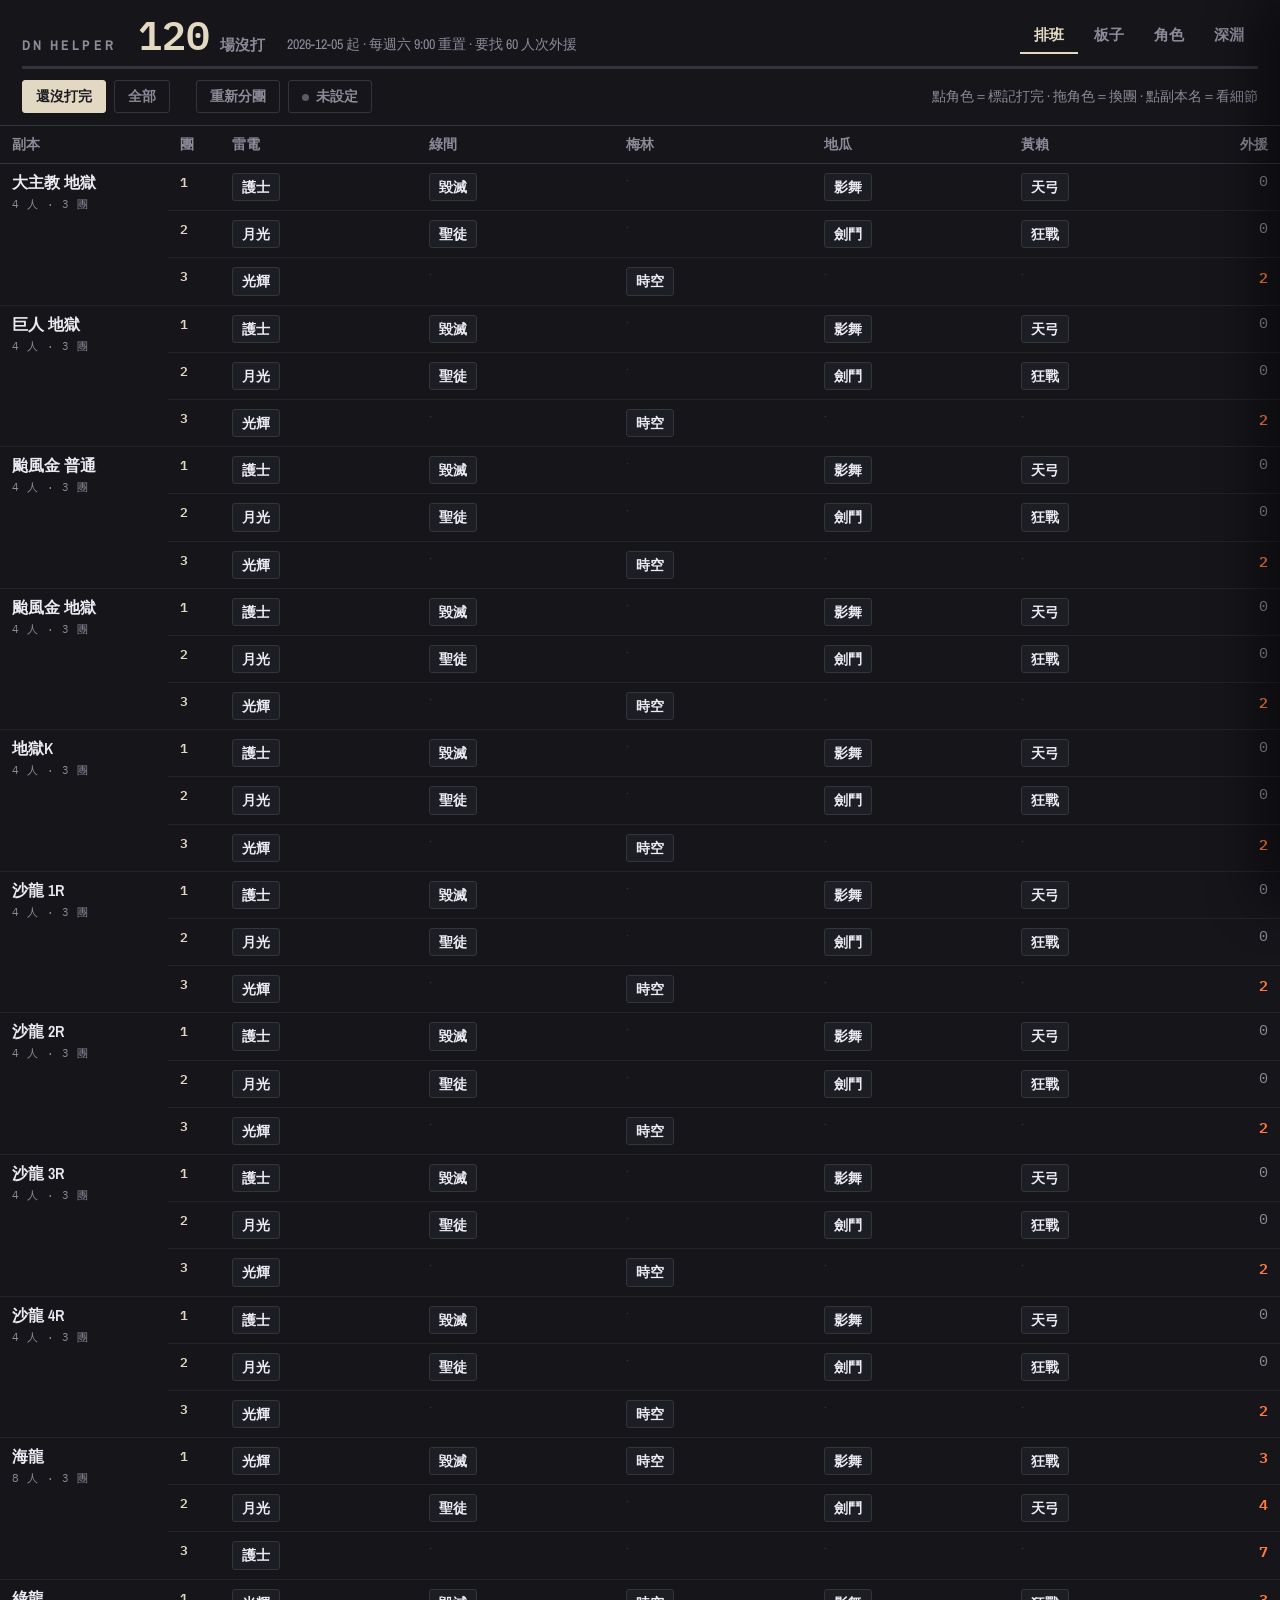
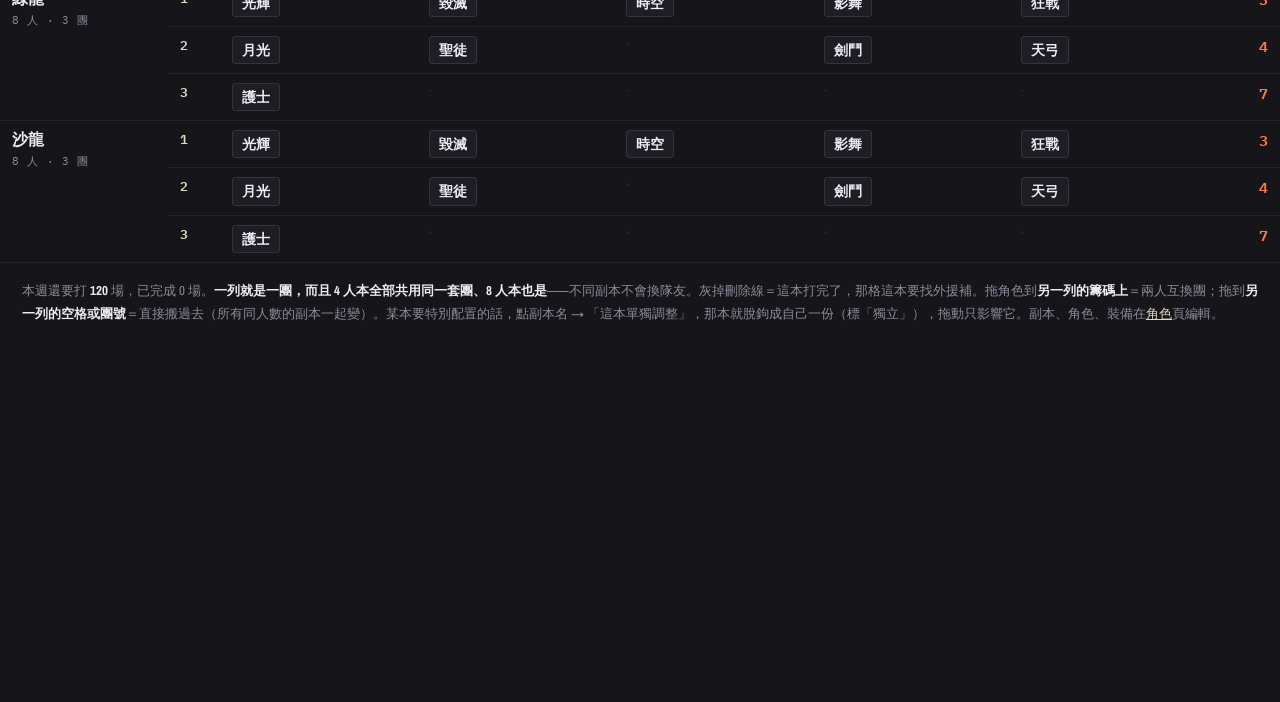
==== commit cb4c32ae: "重置時刻：週六早上 9 點才切新週 週界線把時間往回推 resetHour 小時再算：週六 08:59 還算上一週、 09:00 起算新週。cfg.resetHour 預設 9（遷移 v5 補進舊存檔" ====
--- a/board.html
+++ b/board.html
@@ -179,8 +179,8 @@
 <div class="scrim" id="scrim" onclick="closeDrawer()"></div>
 <aside class="drawer" id="drawer"><button class="x" onclick="closeDrawer()">關閉</button><div id="dbody"></div></aside>
 
-<script src="shared.js?v=202608292235"></script>
-<script src="lineup.js?v=202608292235"></script>
+<script src="shared.js?v=202608292240"></script>
+<script src="lineup.js?v=202608292240"></script>
 <script>
 /* ---------------- 狀態 ---------------- */
 let filter = 'open';        // open = 只看這週還沒打完的副本
@@ -337,7 +337,7 @@
 
   document.getElementById('left').innerHTML = todo + '<small>場沒打</small>';
   document.getElementById('week').textContent =
-    curWeek() + ' 起 · 每' + WD[DB.cfg.resetDay] + '重置 · 要找 ' + recruits + ' 人次外援';
+    curWeek() + ' 起 · 每' + WD[DB.cfg.resetDay] + ' ' + (DB.cfg.resetHour??9) + ':00 重置 · 要找 ' + recruits + ' 人次外援';
   const total = todo+done;
   document.getElementById('barfill').style.width = total ? (done/total*100)+'%' : '0';
   document.getElementById('fOpen').className = filter==='open' ? 'on' : '';
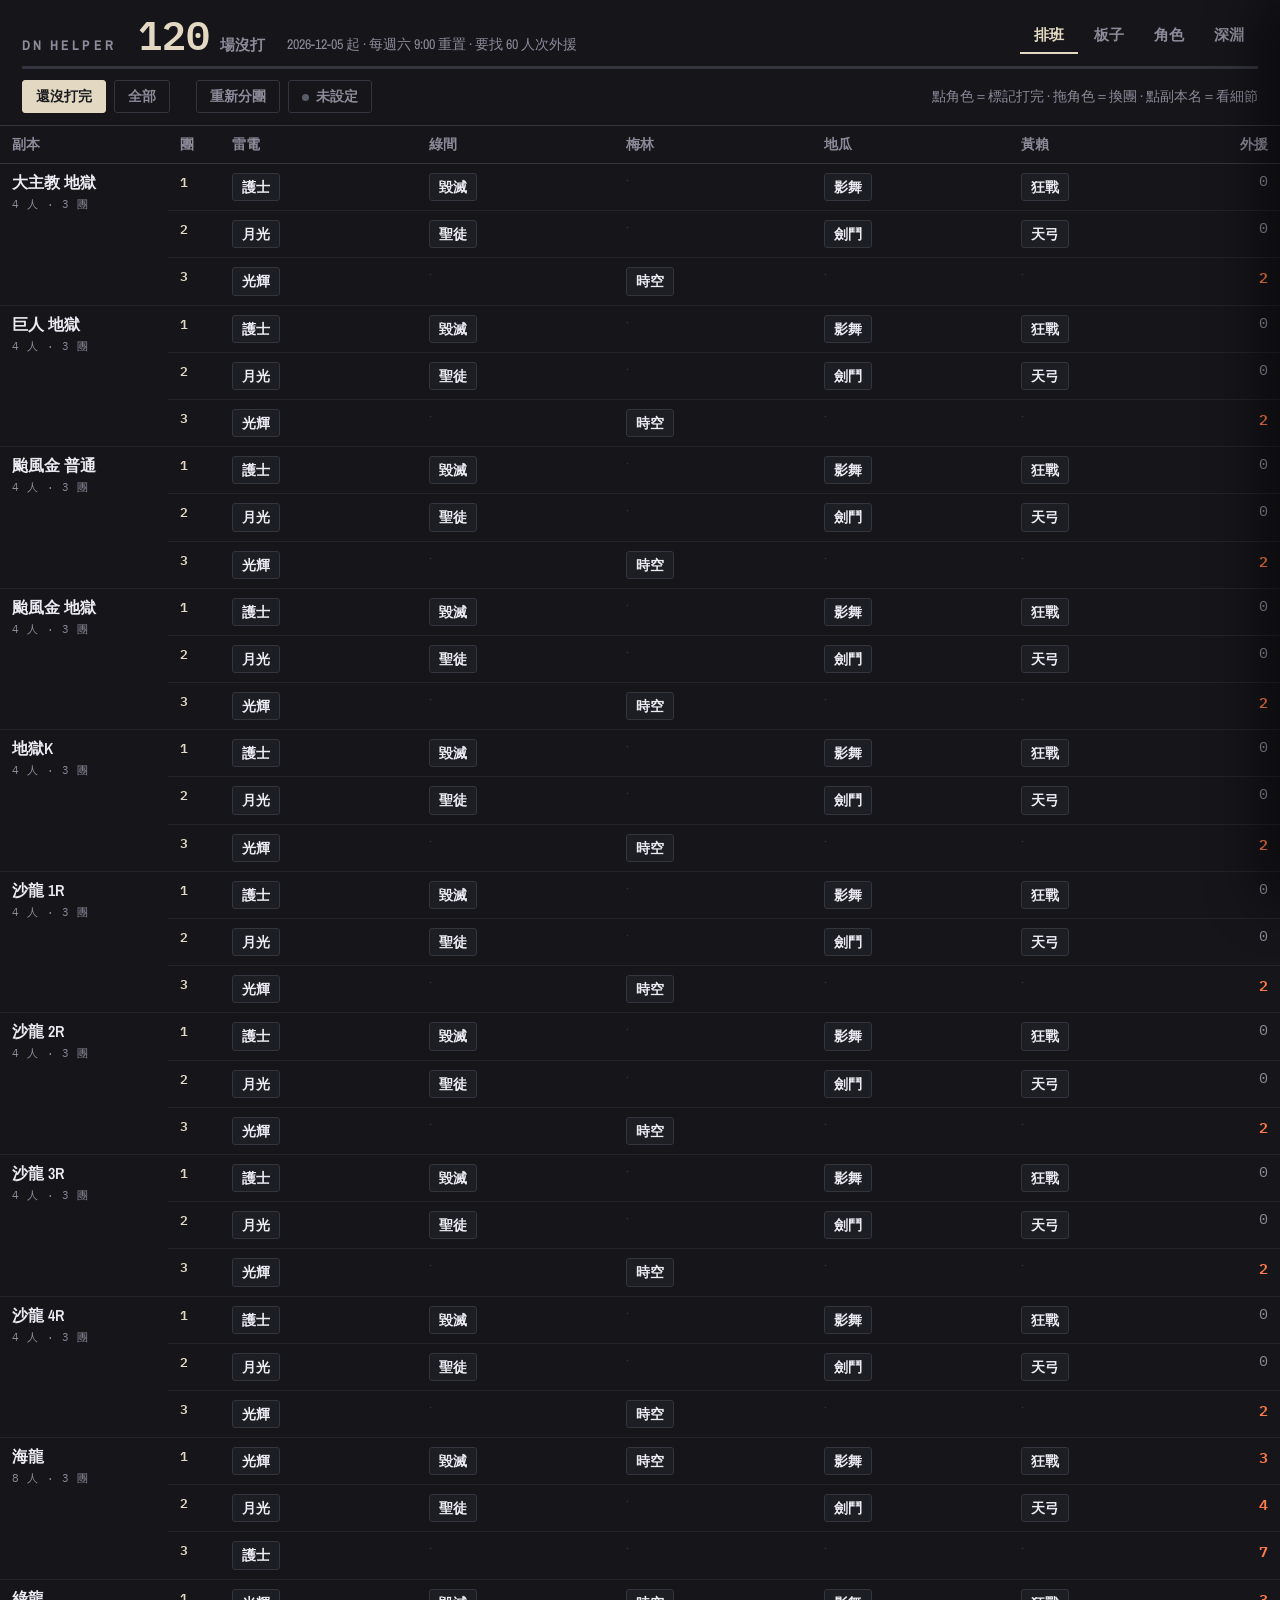
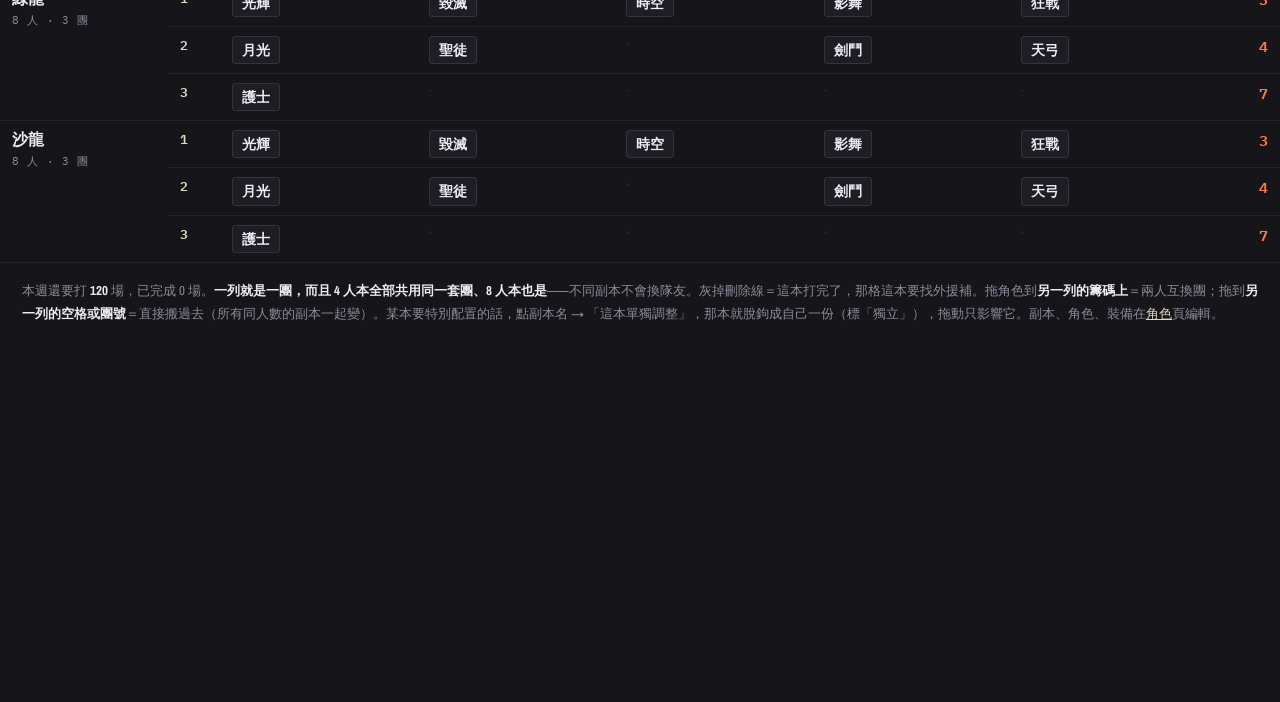
==== commit 4437bac6: "板子頁重做：一張板子一張卡，收斂配色 原本 5 人×6 張攤成 30 列表格，全是同款灰下拉，空板跟有用的板一樣重， 填一張要橫跨整列碰三個下拉；顏色混了灰紫/藍/紅/米黃。  - 空板縮成小虛線卡（" ====
--- a/board.html
+++ b/board.html
@@ -179,8 +179,8 @@
 <div class="scrim" id="scrim" onclick="closeDrawer()"></div>
 <aside class="drawer" id="drawer"><button class="x" onclick="closeDrawer()">關閉</button><div id="dbody"></div></aside>
 
-<script src="shared.js?v=202608292240"></script>
-<script src="lineup.js?v=202608292240"></script>
+<script src="shared.js?v=202608292249"></script>
+<script src="lineup.js?v=202608292249"></script>
 <script>
 /* ---------------- 狀態 ---------------- */
 let filter = 'open';        // open = 只看這週還沒打完的副本
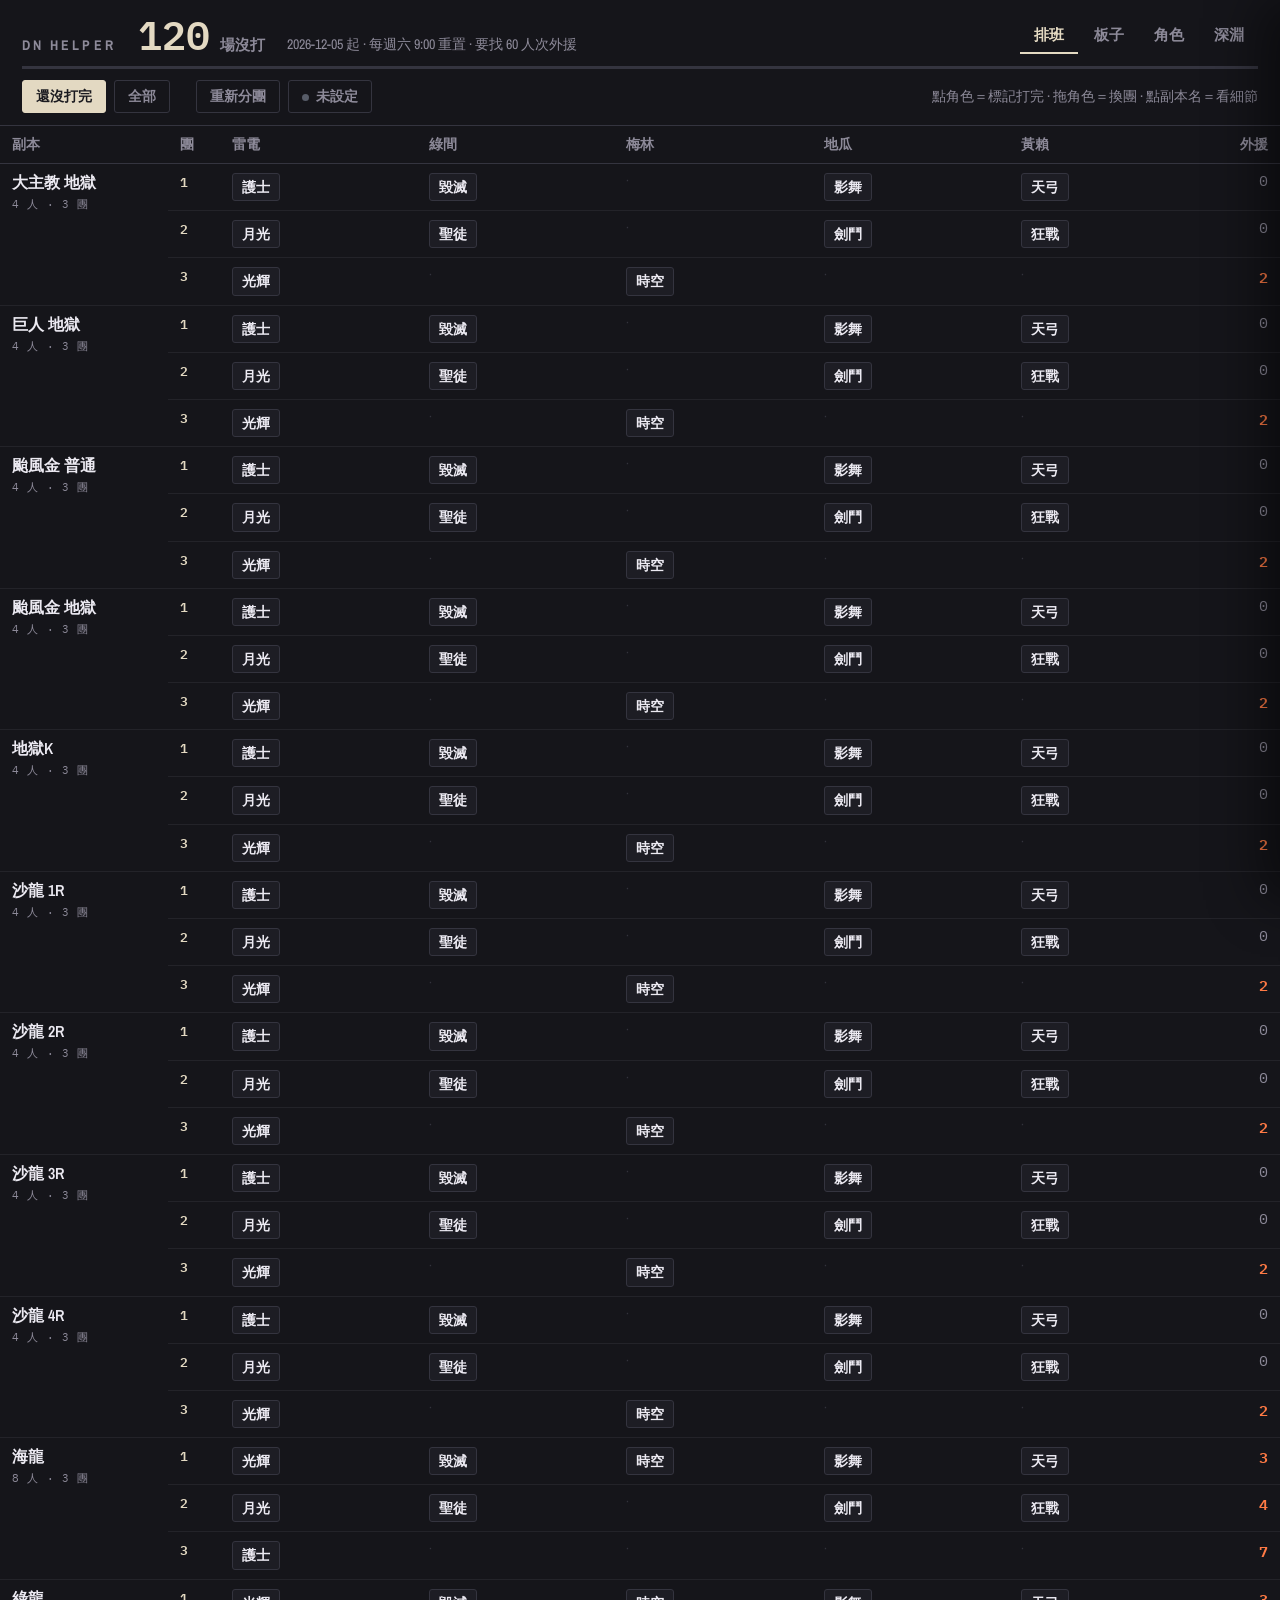
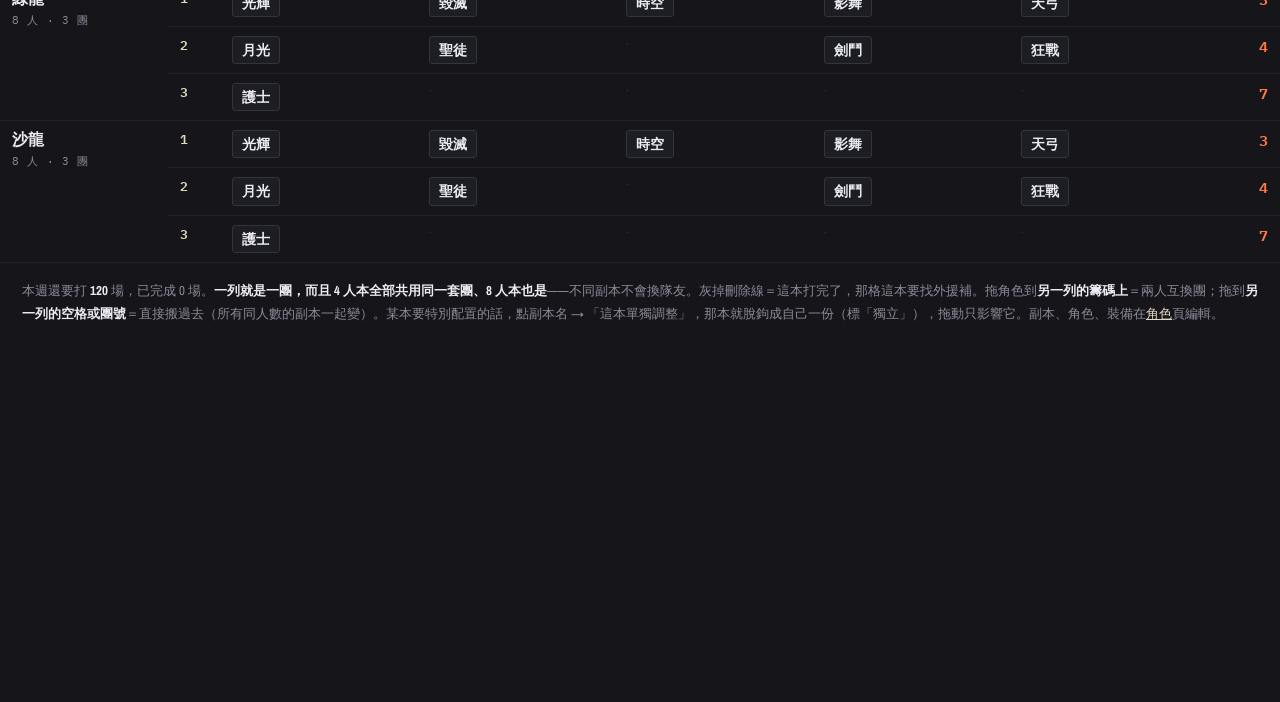
==== commit 387f685a: "板子頁 v4：這次是看著畫面改的 先承認流程問題：前幾版都是在隱藏預覽窗裡驗邏輯、視覺全靠猜， 截圖能用之後看到的第一眼確實醜。這版每輪都截圖確認過。  - 空板從「醜下拉塞虛線框」改成安靜的＋方格，" ====
--- a/board.html
+++ b/board.html
@@ -179,8 +179,8 @@
 <div class="scrim" id="scrim" onclick="closeDrawer()"></div>
 <aside class="drawer" id="drawer"><button class="x" onclick="closeDrawer()">關閉</button><div id="dbody"></div></aside>
 
-<script src="shared.js?v=202608292249"></script>
-<script src="lineup.js?v=202608292249"></script>
+<script src="shared.js?v=202608292321"></script>
+<script src="lineup.js?v=202608292321"></script>
 <script>
 /* ---------------- 狀態 ---------------- */
 let filter = 'open';        // open = 只看這週還沒打完的副本
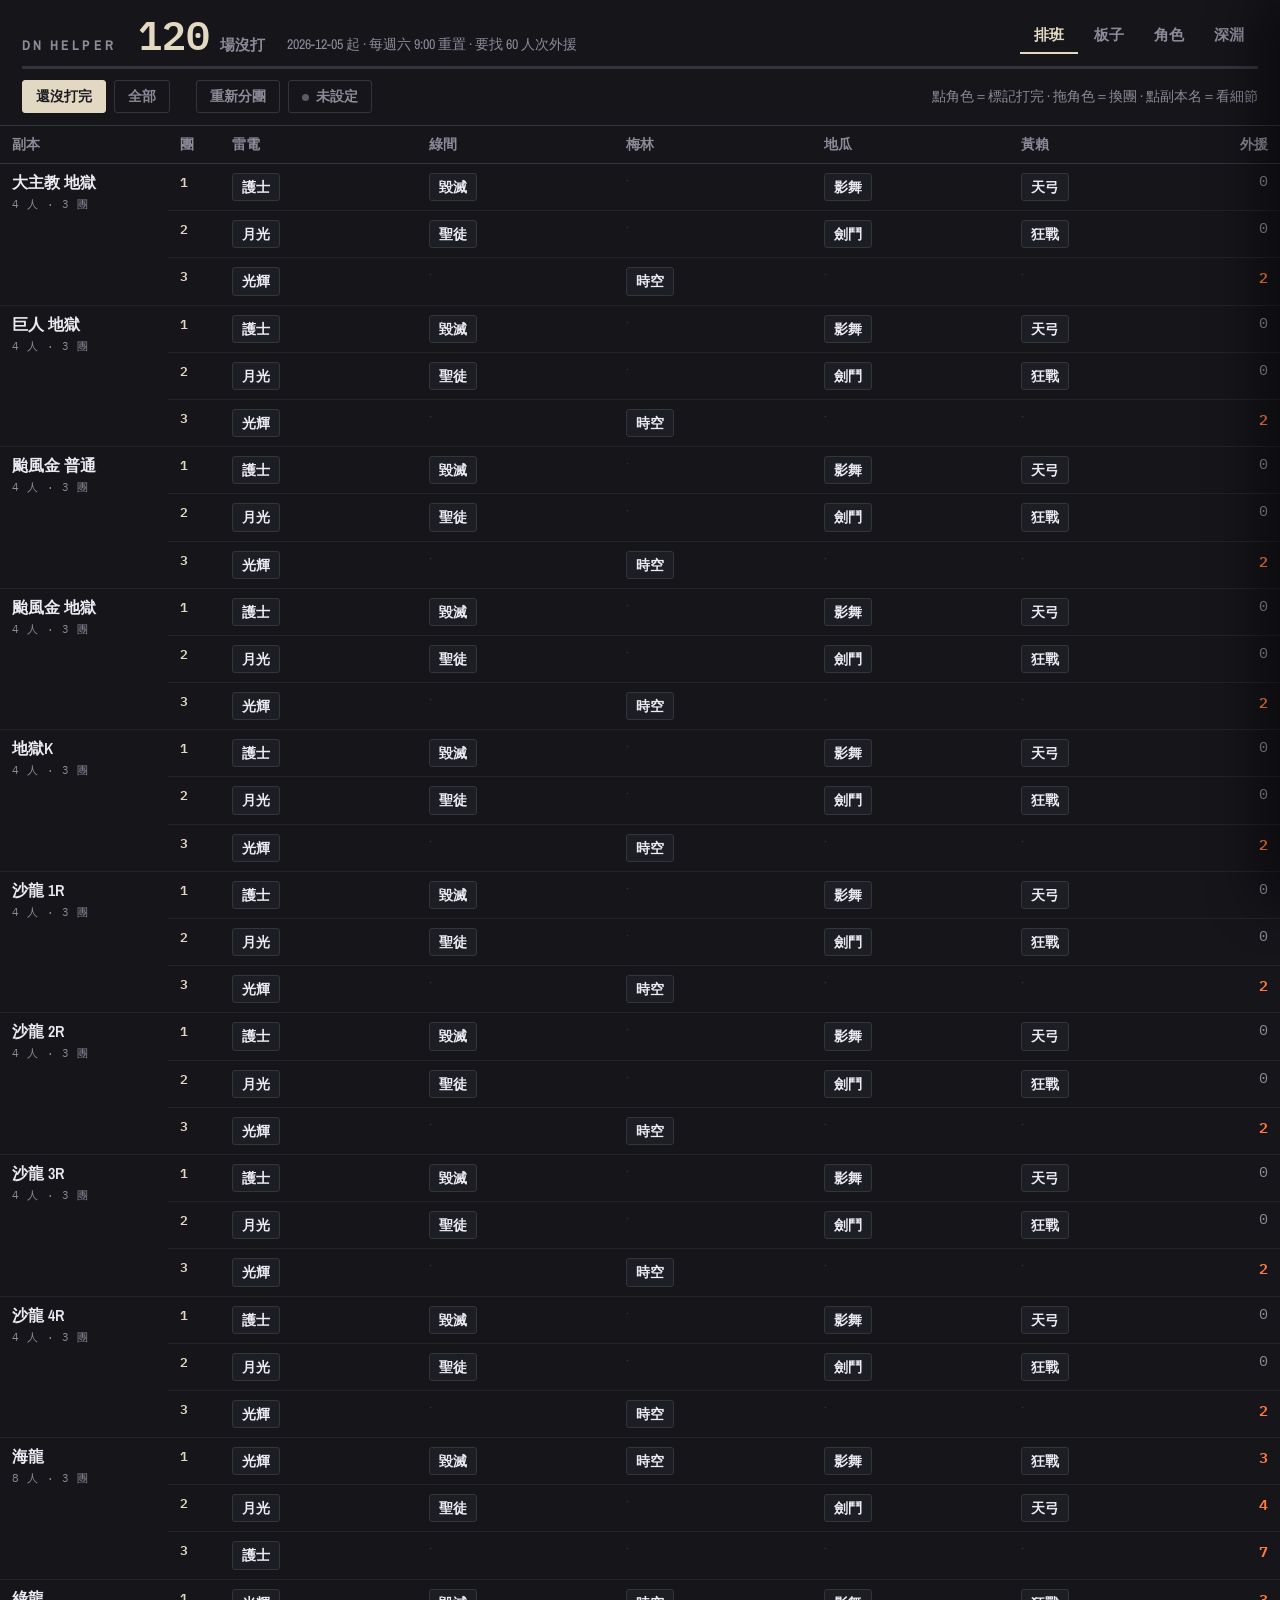
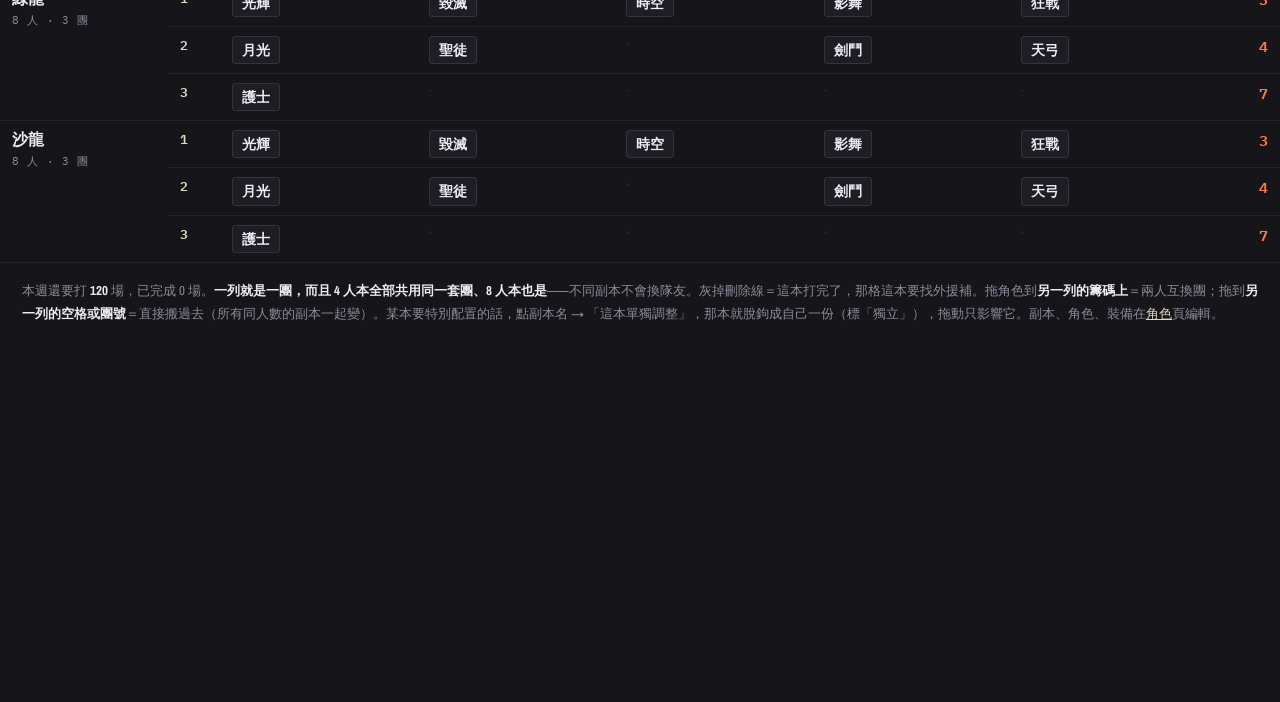
==== commit 1efe2dcb: "板子改成每隻角色每週 6 張（原本誤做成每人一組） - 板子庫存一列一隻角色（成員小字＋角色名），10 隻 × 6 張 - 資料改 keyed by charId；分享對象仍是隊友（排除持有角色的主人" ====
--- a/board.html
+++ b/board.html
@@ -179,8 +179,8 @@
 <div class="scrim" id="scrim" onclick="closeDrawer()"></div>
 <aside class="drawer" id="drawer"><button class="x" onclick="closeDrawer()">關閉</button><div id="dbody"></div></aside>
 
-<script src="shared.js?v=202608292321"></script>
-<script src="lineup.js?v=202608292321"></script>
+<script src="shared.js?v=202608292351"></script>
+<script src="lineup.js?v=202608292351"></script>
 <script>
 /* ---------------- 狀態 ---------------- */
 let filter = 'open';        // open = 只看這週還沒打完的副本
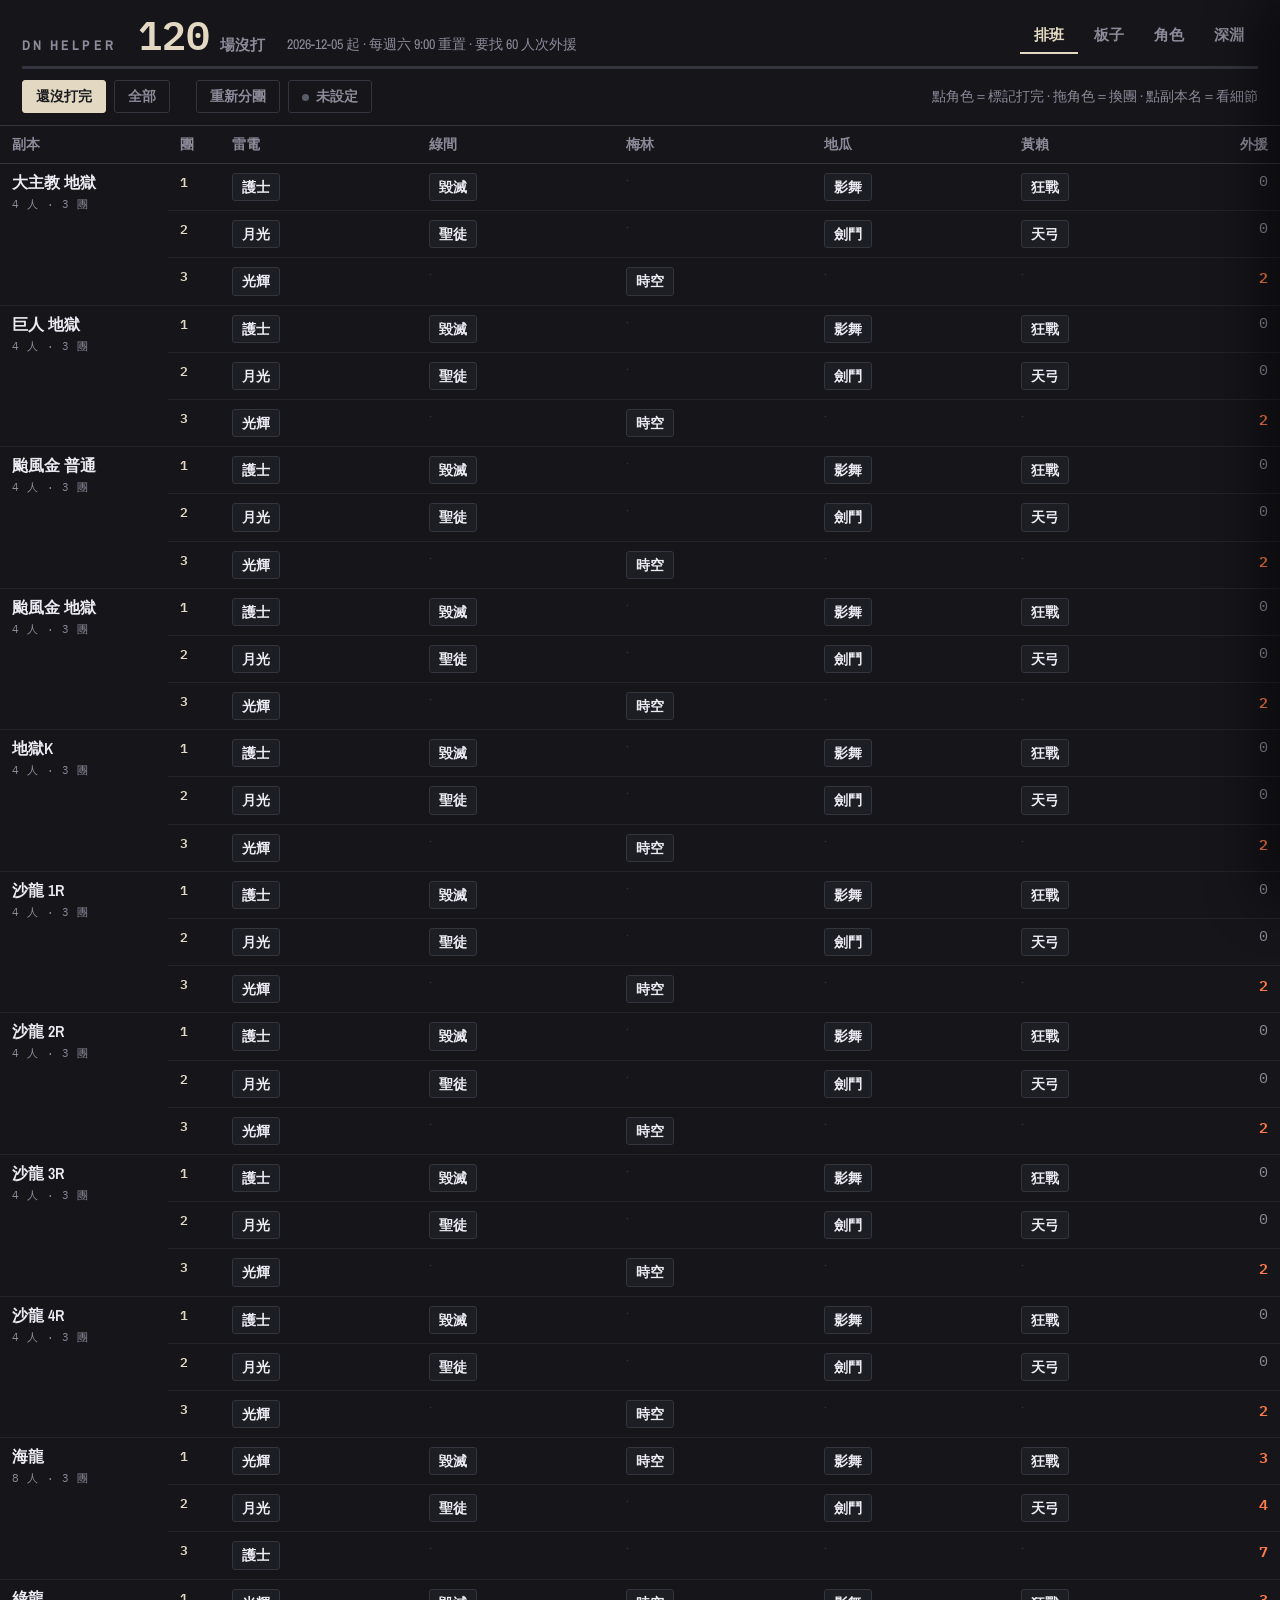
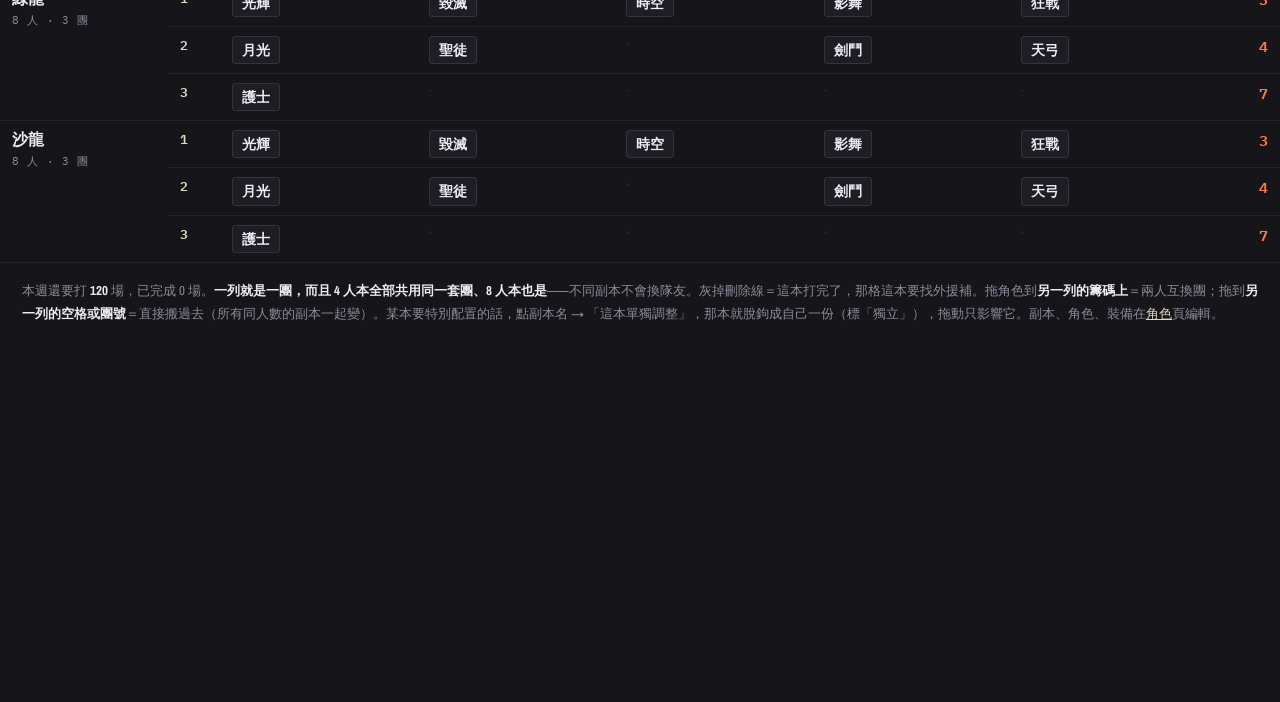
==== commit b945e256: "板子：一鍵整排標破 打完一輪不用一張一張按 —— 每隻角色名字下面多「整排標破」， 把這隻已登記的板子全部標破（按鈕變「✓ 全破了」）；再按一次整排取消。 空板不受影響。  Co-Authored-B" ====
--- a/board.html
+++ b/board.html
@@ -179,8 +179,8 @@
 <div class="scrim" id="scrim" onclick="closeDrawer()"></div>
 <aside class="drawer" id="drawer"><button class="x" onclick="closeDrawer()">關閉</button><div id="dbody"></div></aside>
 
-<script src="shared.js?v=202608292351"></script>
-<script src="lineup.js?v=202608292351"></script>
+<script src="shared.js?v=202609032127"></script>
+<script src="lineup.js?v=202609032127"></script>
 <script>
 /* ---------------- 狀態 ---------------- */
 let filter = 'open';        // open = 只看這週還沒打完的副本
